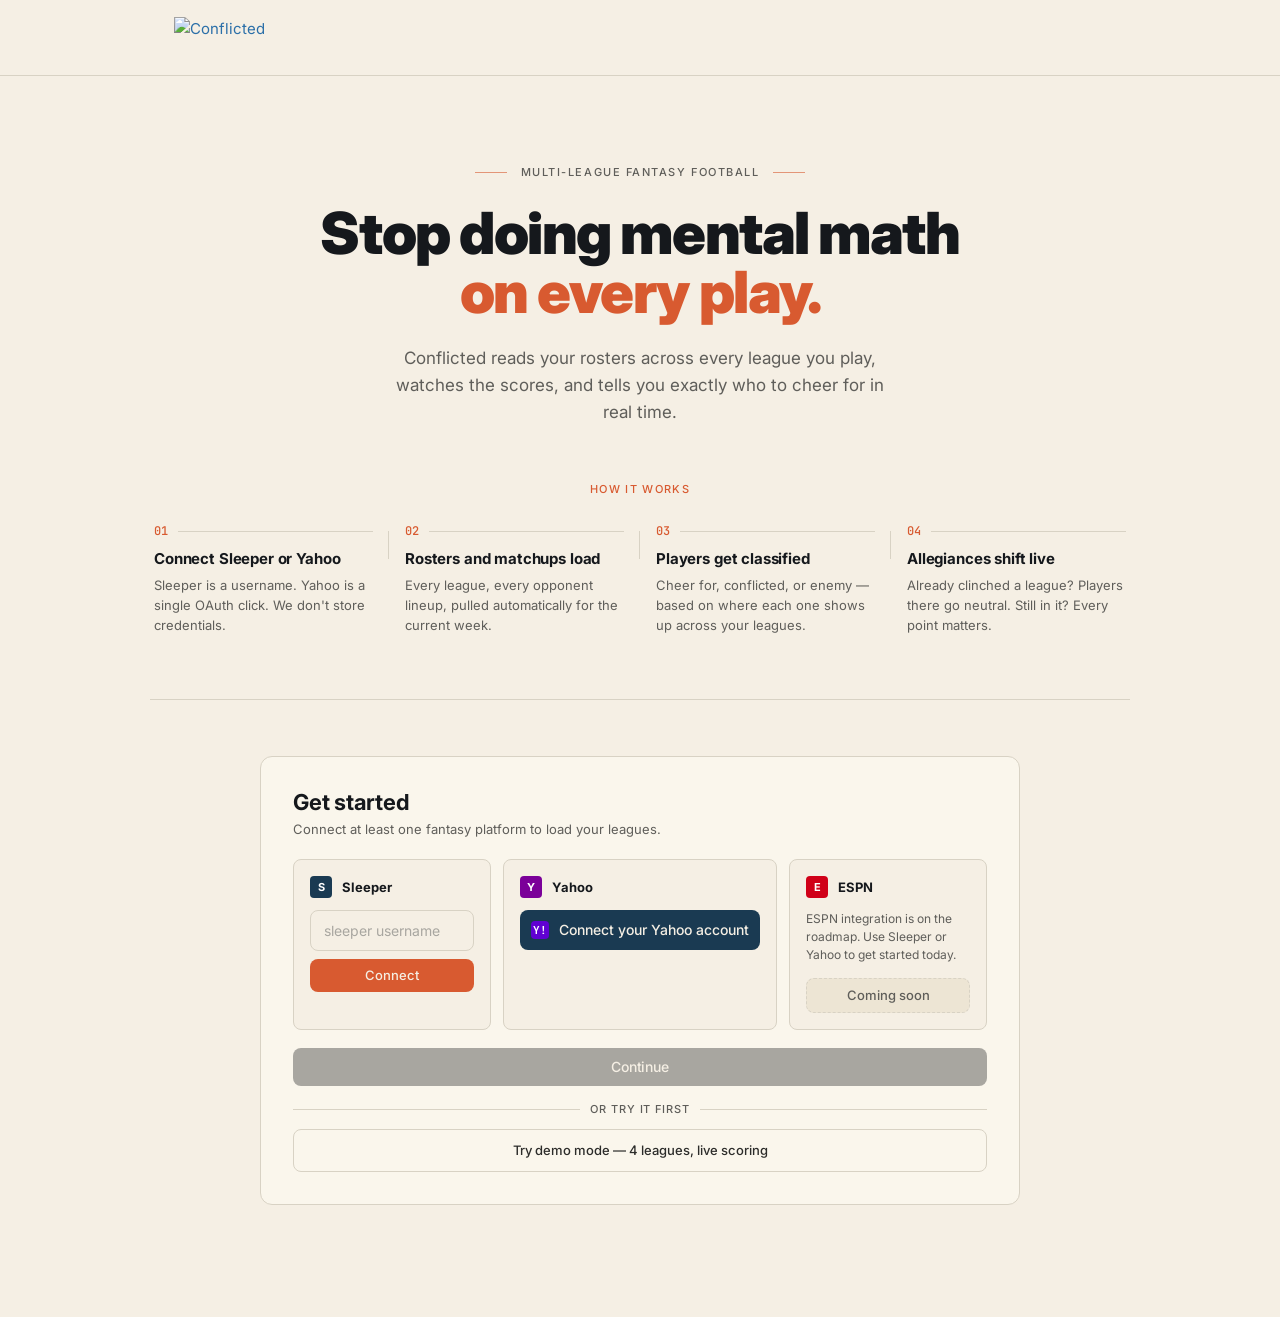
==== index2.html @ af93c032 "Add files via upload" ====
<!DOCTYPE html>
<html lang="en">
<head>
  <meta charset="UTF-8" />
  <meta name="viewport" content="width=device-width, initial-scale=1.0" />
  <title>Conflicted — Know who to root for</title>
  <meta name="description" content="Conflicted tracks every player across every fantasy league you run, so you know who to cheer for in real time." />
  <link rel="icon" type="image/svg+xml" href="brand-kit/logo/conflicted-favicon.svg" />
  <link rel="preconnect" href="https://fonts.googleapis.com">
  <link rel="preconnect" href="https://fonts.gstatic.com" crossorigin>
  <link href="https://fonts.googleapis.com/css2?family=Inter:wght@400;500;700;800;900&family=JetBrains+Mono:wght@400;500&display=swap" rel="stylesheet">
  <style>
    /* ============================================================
       Conflicted — design tokens (drop-in from brand-kit)
       Light mode default. Dark via [data-theme="dark"] or OS pref.
       ============================================================ */
    :root {
      --navy-900:#0F2235;  --navy-700:#1A3A52;  --navy-500:#2B6FA8;  --navy-300:#7AA8D1;
      --coral-700:#B0451F; --coral-500:#D85A30; --coral-400:#E26538; --coral-200:#F4C4B0;
      --paper:#F5EFE4;     --paper-soft:#FAF6EC; --paper-deep:#EDE5D4;
      --ink-900:#15181C;   --ink-700:#2C2C2A;    --ink-500:#5F5E5A;   --ink-300:#A8A6A0;
      --line:#D8D2C4;      --line-soft:#E5DFD0;
      --cheer:#3D8B5C;     --cheer-soft:#D9E8DD;
      --enemy:#A33D2E;     --enemy-soft:#EFD5CE;
      --split:#B27F1A;     --split-soft:#F0E2BF;
      --neutral:#7A7770;   --neutral-soft:#E8E3D5;
      --success:var(--cheer); --warning:var(--split); --danger:var(--enemy); --info:var(--navy-500);
      --font-sans:'Inter',-apple-system,BlinkMacSystemFont,'Segoe UI',sans-serif;
      --font-mono:'JetBrains Mono',ui-monospace,'SF Mono',Menlo,monospace;
      --radius-sm:4px; --radius-md:8px; --radius-lg:12px; --radius-pill:999px;
      --max-width:980px; --gutter:24px;
      --ease-out:cubic-bezier(0.2,0.8,0.2,1); --duration-fast:120ms; --duration-base:200ms;
    }
    @media (prefers-color-scheme: dark) {
      :root:not([data-theme="light"]) {
        --navy-700:#7AA8D1; --navy-500:#5790C0; --navy-300:#2B6FA8;
        --coral-500:#E88761; --coral-400:#F0997B; --coral-700:#D85A30;
        --paper:#0F1B26; --paper-soft:#162635; --paper-deep:#0A1019;
        --ink-900:#F5EFE4; --ink-700:#E0DACA; --ink-500:#9E988A; --ink-300:#5F5E5A;
        --line:#2A3949; --line-soft:#1F2C3A;
        --cheer:#6BBF8C; --cheer-soft:#1F3329;
        --enemy:#D86A5C; --enemy-soft:#3A1F1A;
        --split:#D9A445; --split-soft:#3A2D14;
        --neutral:#9E988A; --neutral-soft:#1F2530;
      }
    }
    :root[data-theme="dark"] {
      --navy-700:#7AA8D1; --navy-500:#5790C0; --navy-300:#2B6FA8;
      --coral-500:#E88761; --coral-400:#F0997B; --coral-700:#D85A30;
      --paper:#0F1B26; --paper-soft:#162635; --paper-deep:#0A1019;
      --ink-900:#F5EFE4; --ink-700:#E0DACA; --ink-500:#9E988A; --ink-300:#5F5E5A;
      --line:#2A3949; --line-soft:#1F2C3A;
      --cheer:#6BBF8C; --cheer-soft:#1F3329;
      --enemy:#D86A5C; --enemy-soft:#3A1F1A;
      --split:#D9A445; --split-soft:#3A2D14;
      --neutral:#9E988A; --neutral-soft:#1F2530;
    }

    *, *::before, *::after { box-sizing: border-box; margin: 0; padding: 0; }
    html { font-size: 16px; -webkit-text-size-adjust: 100%; }
    body {
      background: var(--paper);
      color: var(--ink-700);
      font: 400 15px/1.55 var(--font-sans);
      -webkit-font-smoothing: antialiased; -moz-osx-font-smoothing: grayscale;
      min-height: 100vh; overflow-x: hidden;
    }
    a { color: var(--navy-500); text-decoration: none; transition: color var(--duration-fast) var(--ease-out); }
    a:hover { color: var(--coral-500); }
    ::selection { background: var(--coral-200); color: var(--ink-900); }

    /* Type utilities */
    .t-h1{font:800 36px/1.1 var(--font-sans);letter-spacing:-0.01em;color:var(--ink-900);}
    .t-h2{font:700 24px/1.2 var(--font-sans);letter-spacing:-0.01em;color:var(--ink-900);}
    .t-h3{font:700 18px/1.3 var(--font-sans);color:var(--ink-900);}
    .t-body{font:400 15px/1.55 var(--font-sans);color:var(--ink-700);}
    .t-small{font:400 13px/1.5 var(--font-sans);color:var(--ink-500);}
    .t-micro{font:500 11px/1.4 var(--font-sans);letter-spacing:0.08em;text-transform:uppercase;color:var(--ink-500);}
    .t-stat{font:500 18px/1.1 var(--font-mono);color:var(--ink-900);}
    .t-stat-sm{font:400 13px/1.2 var(--font-mono);color:var(--ink-500);}

    /* ── Header ───────────────────────────────────────────────── */
    .site-header {
      background: var(--paper); border-bottom: 1px solid var(--line);
      height: 76px; position: sticky; top: 0; z-index: 100;
    }
    .site-header__inner {
      max-width: var(--max-width); margin: 0 auto; padding: 0 var(--gutter);
      height: 100%; display: flex; align-items: center; justify-content: space-between; gap: 16px;
    }
    .site-header__brand { display: flex; align-items: center; }
    .site-header__brand img { display: block; height: 42px; width: auto; }
    .site-header__nav { display: flex; align-items: center; gap: 12px; flex-shrink: 0; }
    .site-header__week {
      font: 500 11px/1 var(--font-mono); color: var(--ink-500);
      letter-spacing: 0.08em; text-transform: uppercase;
      background: var(--paper-deep); padding: 6px 10px; border-radius: var(--radius-pill);
    }
    .last-refreshed {
      display: none; font: 400 11px/1 var(--font-mono); color: var(--ink-500);
      letter-spacing: 0.04em; white-space: nowrap;
    }
    .last-refreshed.visible { display: block; }
    @media (max-width: 640px) { .last-refreshed { display: none !important; } }

    /* ── Buttons ──────────────────────────────────────────────── */
    .btn-primary {
      background: var(--coral-500); color: var(--paper);
      font: 500 15px/1 var(--font-sans); letter-spacing: -0.01em;
      border: none; border-radius: var(--radius-md); padding: 12px 20px;
      cursor: pointer; transition: background var(--duration-fast) var(--ease-out), transform 80ms var(--ease-out);
    }
    .btn-primary:hover:not(:disabled) { background: var(--coral-400); }
    .btn-primary:active { transform: scale(0.98); }
    .btn-primary:disabled { background: var(--ink-300); cursor: not-allowed; }
    .btn-secondary {
      background: transparent; color: var(--navy-700);
      font: 500 15px/1 var(--font-sans);
      border: 1px solid var(--navy-700); border-radius: var(--radius-md);
      padding: 11px 20px; cursor: pointer;
      transition: background var(--duration-fast) var(--ease-out), color var(--duration-fast) var(--ease-out), transform 80ms var(--ease-out);
    }
    .btn-secondary:hover { background: var(--navy-700); color: var(--paper); }
    .btn-secondary:active { transform: scale(0.98); }
    .btn-ghost {
      background: transparent; color: var(--ink-500);
      font: 500 14px/1 var(--font-sans);
      border: none; border-radius: var(--radius-sm); padding: 8px 12px; cursor: pointer;
      transition: background var(--duration-fast) var(--ease-out), color var(--duration-fast) var(--ease-out);
    }
    .btn-ghost:hover { background: var(--paper-deep); color: var(--ink-700); }
    .btn-sm { padding: 8px 14px; font-size: 13px; }

    .btn-icon {
      font: 500 14px/1 var(--font-mono); padding: 6px 10px;
      background: var(--paper-soft); color: var(--ink-500);
      border: 1px solid var(--line); border-radius: var(--radius-sm);
      cursor: pointer; transition: background var(--duration-fast) var(--ease-out);
    }
    .btn-icon:hover:not(:disabled) { background: var(--paper-deep); color: var(--ink-700); }
    .btn-icon:disabled { opacity: 0.3; cursor: not-allowed; }

    .btn-live {
      display: inline-flex; align-items: center; gap: 6px;
      background: var(--cheer-soft); color: var(--cheer);
      font: 500 13px/1 var(--font-sans);
      border: 1px solid var(--cheer); border-radius: var(--radius-md);
      padding: 7px 12px; cursor: pointer;
      transition: background var(--duration-fast) var(--ease-out);
    }
    .btn-live:hover { background: color-mix(in oklab, var(--cheer-soft) 70%, var(--paper)); }
    .btn-live.current { background: var(--cheer); color: var(--paper); }
    .btn-live .dot-live { width: 6px; height: 6px; border-radius: 50%; background: currentColor; }

    /* Injury status badges */
    .inj-badge {
      font: 500 10px/1 var(--font-mono); padding: 3px 7px;
      border-radius: var(--radius-sm); letter-spacing: 0.05em;
      text-transform: uppercase; border: 1px solid; flex-shrink: 0;
    }
    .inj-Q  { background: var(--split-soft);   color: var(--split);  border-color: var(--split); }
    .inj-D  { background: var(--coral-200);    color: var(--coral-700); border-color: var(--coral-500); }
    .inj-O  { background: var(--enemy-soft);   color: var(--enemy);  border-color: var(--enemy); }
    .inj-IR { background: var(--enemy-soft);   color: var(--enemy);  border-color: var(--enemy); }
    .inj-SUS{ background: var(--neutral-soft); color: var(--ink-500); border-color: var(--ink-300); }

    /* ═══════════════════════════════════════════════════════════
       LANDING
    ═══════════════════════════════════════════════════════════ */
    #setup-panel { display: flex; flex-direction: column; }

    .lp-hero {
      padding: 80px var(--gutter) 56px;
      max-width: var(--max-width); margin: 0 auto; width: 100%;
      text-align: center;
    }
    .lp-eyebrow {
      font: 500 11px/1.4 var(--font-sans); letter-spacing: 0.14em;
      text-transform: uppercase; color: var(--ink-500); margin-bottom: 24px;
      display: inline-flex; align-items: center; gap: 14px;
    }
    .lp-eyebrow::before, .lp-eyebrow::after {
      content: ''; display: block; width: 32px; height: 1px; background: var(--coral-500); opacity: 0.6;
    }
    .lp-hero h1 {
      font: 900 58px/1.02 var(--font-sans); letter-spacing: -0.025em;
      color: var(--ink-900); margin-bottom: 22px; text-wrap: balance;
    }
    .lp-hero h1 em { font-style: normal; color: var(--coral-500); }
    .lp-hero-sub {
      font: 400 17px/1.6 var(--font-sans); color: var(--ink-500);
      max-width: 520px; margin: 0 auto;
    }

    /* Sign-in card */
    .lp-signin { padding: 32px var(--gutter) 56px; display: flex; justify-content: center; }
    .signin-card {
      background: var(--paper-soft);
      border: 1px solid var(--line);
      border-radius: var(--radius-lg);
      padding: 32px 32px;
      width: 760px;
      max-width: 100%;
    }
    .signin-card h3 {
      font: 700 22px/1.2 var(--font-sans); letter-spacing: -0.01em;
      color: var(--ink-900); margin-bottom: 4px;
    }
    .signin-card-sub {
      font: 400 13px/1.5 var(--font-sans); color: var(--ink-500); margin-bottom: 20px;
    }
    .or-row { display: flex; align-items: center; gap: 10px; margin: 18px 0 14px; }
    .or-line { flex: 1; height: 1px; background: var(--line); }
    .or-txt {
      font: 500 11px/1 var(--font-sans); color: var(--ink-500);
      letter-spacing: 0.08em; text-transform: uppercase;
    }
    .btn-demo-full {
      width: 100%; background: transparent;
      border: 1px solid var(--line); color: var(--ink-700);
      font: 500 13px/1.3 var(--font-sans);
      padding: 12px; border-radius: var(--radius-md); cursor: pointer;
      transition: background var(--duration-fast) var(--ease-out), border-color var(--duration-fast) var(--ease-out);
    }
    .btn-demo-full:hover { background: var(--paper-deep); border-color: var(--ink-300); }

    .signin-input-row { display: flex; gap: 8px; }
    .signin-input {
      flex: 1; background: var(--paper);
      border: 1px solid var(--line); border-radius: var(--radius-md);
      padding: 11px 13px; font: 400 14px/1 var(--font-sans);
      color: var(--ink-900); outline: none;
      transition: border-color var(--duration-fast) var(--ease-out);
    }
    .signin-input:focus { border-color: var(--navy-500); }
    .signin-input::placeholder { color: var(--ink-300); }

    /* Provider cards on the signin */
    .provider-card-grid { display: grid; grid-template-columns: repeat(3, 1fr); gap: 12px; margin-bottom: 18px; }
    .provider-card {
      background: var(--paper); border: 1px solid var(--line);
      border-radius: var(--radius-md); padding: 16px 16px;
      transition: border-color var(--duration-base) var(--ease-out);
      display: flex; flex-direction: column;
    }
    .provider-card.connected { border-color: var(--cheer); background: var(--cheer-soft); }
    .provider-card-header { display: flex; align-items: center; gap: 10px; margin-bottom: 12px; }
    .provider-icon {
      display: inline-flex; align-items: center; justify-content: center;
      width: 22px; height: 22px; border-radius: var(--radius-sm);
      color: #fff; font: 700 11px/1 var(--font-sans); flex-shrink: 0;
    }
    .provider-card-title {
      font: 700 13px/1 var(--font-sans); color: var(--ink-900); letter-spacing: 0;
    }
    .provider-card-body { display: flex; flex-direction: column; gap: 10px; flex: 1; }
    .provider-card-body .signin-input-row { margin: 0; flex-direction: column; gap: 8px; }
    .provider-card-body .provider-connect-btn { width: 100%; }
    .provider-input { flex: 1; width: 100%; }
    .provider-connect-btn { white-space: nowrap; padding: 10px 16px; font-size: 13px; }
    .provider-soon-msg { font: 400 12px/1.5 var(--font-sans); color: var(--ink-500); margin-bottom: 4px; }
    .btn-soon-disabled {
      width: 100%; background: var(--paper-deep); color: var(--ink-500);
      border: 1px dashed var(--line); border-radius: var(--radius-md);
      font: 500 13px/1 var(--font-sans); padding: 10px;
      cursor: not-allowed; margin-top: auto;
    }
    .provider-status {
      display: flex; align-items: center; gap: 8px;
      font: 500 13px/1.4 var(--font-sans); color: var(--ink-700);
    }
    .provider-status-dot { width: 8px; height: 8px; border-radius: 50%; background: var(--cheer); flex-shrink: 0; }
    .btn-provider-disconnect {
      align-self: flex-start; background: transparent; border: none;
      color: var(--ink-500); font: 400 12px/1 var(--font-sans);
      cursor: pointer; text-decoration: underline; text-underline-offset: 3px; padding: 0;
    }
    .btn-provider-disconnect:hover { color: var(--coral-500); }
    .provider-error { color: var(--enemy); font: 400 12px/1.4 var(--font-sans); margin: 0; }

    .btn-yahoo {
      width: 100%; display: inline-flex; align-items: center; justify-content: center; gap: 10px;
      background: var(--navy-700); color: var(--paper);
      border: none; border-radius: var(--radius-md); padding: 11px;
      font: 500 14px/1 var(--font-sans); cursor: pointer;
      transition: background var(--duration-fast) var(--ease-out);
    }
    .btn-yahoo:hover { background: var(--navy-900); }
    .btn-yahoo-icon {
      display: inline-flex; align-items: center; justify-content: center;
      width: 18px; height: 18px; border-radius: var(--radius-sm);
      background: #6001d2; color: #fff;
      font: 700 11px/1 var(--font-mono); flex-shrink: 0;
    }

    #continue-btn {
      width: 100%; padding: 12px;
      font: 500 14px/1 var(--font-sans); letter-spacing: -0.01em;
      border: none; border-radius: var(--radius-md); cursor: pointer;
      background: var(--coral-500); color: var(--paper);
      transition: background var(--duration-fast) var(--ease-out);
    }
    #continue-btn:hover:not(:disabled) { background: var(--coral-400); }
    #continue-btn:disabled { background: var(--ink-300); cursor: not-allowed; }

    /* ── Scenario block ───────────────────────────────────────── */
    .lp-scenario-outer { display: flex; justify-content: center; padding: 0 var(--gutter) 64px; }
    .lp-scenario {
      background: var(--paper-soft); border: 1px solid var(--line);
      border-radius: var(--radius-lg); padding: 36px 40px;
      width: 100%; max-width: 680px; position: relative; overflow: hidden;
    }
    /* Split motif: vertical bisector behind the scenario card */
    .lp-scenario::before {
      content: ''; position: absolute; top: 24px; bottom: 24px; left: 50%;
      width: 1px; background: var(--line-soft); transform: translateX(-0.5px);
      pointer-events: none; z-index: 0;
    }
    .lp-scenario > * { position: relative; z-index: 1; }

    .sc-top { text-align: center; margin-bottom: 28px; }
    .sc-flag { display: inline-flex; align-items: center; gap: 8px; margin-bottom: 14px; }
    .sc-flag-dot { width: 6px; height: 6px; border-radius: 50%; background: var(--coral-500); }
    .sc-flag-txt {
      font: 500 11px/1 var(--font-sans); color: var(--ink-500);
      letter-spacing: 0.1em; text-transform: uppercase;
    }
    .sc-headline {
      font: 800 32px/1.15 var(--font-sans); letter-spacing: -0.02em;
      color: var(--ink-900); text-wrap: balance;
    }
    .sc-headline em { font-style: normal; color: var(--coral-500); }

    .sc-cards { display: flex; flex-direction: column; gap: 10px; margin-bottom: 20px; }
    .sc-card {
      background: var(--paper); border: 1px solid var(--line);
      border-radius: var(--radius-md); padding: 14px 18px;
      display: flex; align-items: center; gap: 14px;
    }
    .sc-card.cheer { border-left: 3px solid var(--cheer); }
    .sc-card.enemy { border-left: 3px solid var(--enemy); }
    .sc-body { flex: 1; }
    .sc-league {
      font: 700 14px/1.2 var(--font-sans); margin-bottom: 3px; letter-spacing: -0.01em;
    }
    .sc-card.cheer .sc-league { color: var(--cheer); }
    .sc-card.enemy .sc-league { color: var(--enemy); }
    .sc-role { font: 400 13px/1.4 var(--font-sans); color: var(--ink-500); }
    .sc-role strong { color: var(--ink-700); font-weight: 500; }
    .sc-pts-wrap { display: flex; flex-direction: column; align-items: flex-end; gap: 2px; flex-shrink: 0; }
    .sc-pts { font: 500 22px/1 var(--font-mono); }
    .sc-card.cheer .sc-pts { color: var(--cheer); }
    .sc-card.enemy .sc-pts { color: var(--enemy); }
    .sc-pts-lbl {
      font: 500 10px/1 var(--font-sans); color: var(--ink-500);
      letter-spacing: 0.08em; text-transform: uppercase;
    }

    .sc-interstitial {
      background: var(--paper); border: 1px solid var(--line);
      border-left: 3px solid var(--split);
      border-radius: 0 var(--radius-md) var(--radius-md) 0;
      padding: 16px 20px; margin-bottom: 16px;
    }
    .sc-int-title {
      font: 700 14px/1.3 var(--font-sans); color: var(--ink-900); margin-bottom: 4px; letter-spacing: -0.01em;
    }
    .sc-int-text { font: 400 13px/1.55 var(--font-sans); color: var(--ink-500); }
    .sc-int-text strong { color: var(--ink-700); font-weight: 500; }

    .sc-closing {
      background: var(--paper); border: 1px solid var(--line);
      border-left: 3px solid var(--coral-500);
      border-radius: 0 var(--radius-md) var(--radius-md) 0;
      padding: 22px 24px; text-align: left;
    }
    .sc-closing-pre {
      font: 500 11px/1 var(--font-sans); color: var(--ink-500);
      letter-spacing: 0.1em; text-transform: uppercase; margin-bottom: 10px;
    }
    .sc-closing-main {
      font: 700 18px/1.4 var(--font-sans); letter-spacing: -0.01em;
      color: var(--ink-900);
    }
    .sc-closing-main em { font-style: normal; color: var(--coral-500); }

    /* ── How it works ─────────────────────────────────────────── */
    .lp-how { display: flex; flex-direction: column; align-items: center; padding: 0 var(--gutter) 64px; }
    .lp-how-inner { width: 100%; max-width: var(--max-width); }
    .lp-section-label {
      font: 500 11px/1.4 var(--font-sans); letter-spacing: 0.12em;
      text-transform: uppercase; color: var(--coral-500); margin-bottom: 28px; text-align: center;
    }
    .how-grid { display: grid; grid-template-columns: repeat(4, 1fr); gap: 24px; }
    .how-step { padding: 0 4px; position: relative; }
    .how-step:not(:last-child)::after {
      content: ''; position: absolute; top: 6px; right: -12px;
      width: 1px; height: 28px; background: var(--line);
    }
    .how-num {
      font: 500 12px/1 var(--font-mono); color: var(--coral-500);
      margin-bottom: 12px; display: flex; align-items: center; gap: 10px;
    }
    .how-num::after { content: ''; flex: 1; height: 1px; background: var(--line); }
    .how-title {
      font: 700 15px/1.3 var(--font-sans); color: var(--ink-900); margin-bottom: 6px; letter-spacing: -0.01em;
    }
    .how-desc { font: 400 13px/1.55 var(--font-sans); color: var(--ink-500); }

    .lp-divider { height: 1px; background: var(--line); max-width: var(--max-width); margin: 0 auto; width: calc(100% - var(--gutter) * 2); }

    /* ═══════════════════════════════════════════════════════════
       LOADING / ERROR
    ═══════════════════════════════════════════════════════════ */
    #loading-panel { display: none; flex-direction: column; align-items: center; justify-content: center; min-height: calc(100vh - 64px); gap: 20px; }
    .spinner { width: 40px; height: 40px; border: 3px solid var(--line); border-top-color: var(--coral-500); border-radius: 50%; animation: spin 0.8s linear infinite; }
    @keyframes spin { to { transform: rotate(360deg); } }
    .loading-msg { font: 400 14px/1.4 var(--font-sans); color: var(--ink-500); }
    #error-panel { display: none; flex-direction: column; align-items: center; justify-content: center; min-height: calc(100vh - 64px); gap: 16px; padding: 40px; text-align: center; }
    .error-msg {
      font: 400 14px/1.55 var(--font-sans); color: var(--enemy);
      max-width: 480px; background: var(--enemy-soft);
      border: 1px solid var(--enemy); border-radius: var(--radius-md); padding: 20px 24px;
    }

    /* ═══════════════════════════════════════════════════════════
       BOARD
    ═══════════════════════════════════════════════════════════ */
    #board { display: none; }
    .board-inner { max-width: var(--max-width); margin: 0 auto; padding: 24px var(--gutter) 64px; }
    .board-header { display: flex; align-items: center; justify-content: space-between; margin-bottom: 16px; gap: 12px; flex-wrap: wrap; }
    .board-user { font: 400 13px/1.5 var(--font-sans); color: var(--ink-500); }
    .board-user strong { color: var(--ink-900); font-weight: 700; }
    .board-user .change-link { color: var(--navy-500); cursor: pointer; text-decoration: underline; text-underline-offset: 3px; font-size: 12px; margin-left: 4px; }
    .board-user .change-link:hover { color: var(--coral-500); }

    /* Nav controls */
    .nav-controls {
      display: flex; align-items: center; gap: 10px;
      background: var(--paper-soft); border: 1px solid var(--line);
      border-radius: var(--radius-md); padding: 8px 14px; margin-bottom: 12px; flex-wrap: wrap;
    }
    .nav-label {
      font: 500 11px/1 var(--font-sans); color: var(--ink-500);
      letter-spacing: 0.08em; text-transform: uppercase;
    }
    .nav-divider { width: 1px; height: 22px; background: var(--line); margin: 0 4px; }
    select.nav-select {
      font: 500 14px/1 var(--font-sans); color: var(--ink-900);
      background: transparent; border: none; outline: none; cursor: pointer;
      appearance: none; -webkit-appearance: none; padding-right: 18px;
      background-image: url("data:image/svg+xml,%3Csvg xmlns='http://www.w3.org/2000/svg' width='10' height='6'%3E%3Cpath d='M0 0l5 6 5-6z' fill='%235F5E5A'/%3E%3C/svg%3E");
      background-repeat: no-repeat; background-position: right 2px center;
    }
    select.nav-select option { background: var(--paper); color: var(--ink-900); }
    select.week-select { min-width: 92px; }
    .nav-spacer { flex: 1; }
    .nav-ctx { font: 400 12px/1 var(--font-mono); color: var(--ink-500); }

    /* Score strip — the signature module with split motif */
    .scores-strip {
      display: none;
      grid-template-columns: repeat(auto-fit, minmax(190px, 1fr));
      gap: 12px; margin-bottom: 14px;
    }
    .scores-strip.visible { display: grid; }
    .score-cell {
      background: var(--paper-soft); border: 1px solid var(--line);
      border-radius: var(--radius-md); padding: 14px 16px;
      position: relative; overflow: hidden;
    }
    .score-cell[data-status="winning"]  { border-top: 3px solid var(--cheer); }
    .score-cell[data-status="losing"]   { border-top: 3px solid var(--enemy); }
    .score-cell[data-status="split"]    { border-top: 3px solid var(--split); }
    .score-cell[data-status="final"]    { border-top: 3px solid var(--neutral); }
    .score-cell[data-status="live"]     { border-top: 3px solid var(--coral-500); }
    .score-cell__league {
      font: 500 11px/1 var(--font-sans); color: var(--ink-500);
      letter-spacing: 0.08em; text-transform: uppercase;
      margin-bottom: 10px; display: flex; align-items: center; gap: 6px;
      white-space: nowrap; overflow: hidden; text-overflow: ellipsis;
    }
    .score-cell__league-dot { width: 6px; height: 6px; border-radius: 50%; flex-shrink: 0; }
    .score-cell__row {
      display: flex; justify-content: space-between; align-items: baseline;
      font: 500 18px/1.2 var(--font-mono); margin-bottom: 4px;
    }
    .score-cell__label { font: 400 12px/1 var(--font-sans); color: var(--ink-500); }
    .score-cell__points { color: var(--navy-700); }
    .score-cell__points--opp { color: var(--ink-700); }
    .score-cell[data-status="winning"] .score-cell__points { color: var(--cheer); }
    .score-cell[data-status="losing"]  .score-cell__points { color: var(--enemy); }
    .score-cell[data-status="split"]   .score-cell__points { color: var(--split); }
    /* Split motif — thin vertical divider bisecting the score cell (your side / their side) */
    .score-cell__divider {
      position: absolute; top: 38px; bottom: 28px; left: 50%;
      width: 1px; background: var(--line); transform: translateX(-0.5px);
      pointer-events: none;
    }
    .score-cell__state {
      font: 500 10px/1 var(--font-mono); margin-top: 8px;
      letter-spacing: 0.08em; text-transform: uppercase; text-align: center;
    }
    .score-cell__state.live   { color: var(--coral-500); }
    .score-cell__state.win    { color: var(--cheer); }
    .score-cell__state.loss   { color: var(--enemy); }
    .score-cell__state.final  { color: var(--neutral); }
    .score-cell__state.none   { color: var(--ink-500); }

    /* League filters */
    .league-filters {
      display: none; align-items: center; gap: 8px; flex-wrap: wrap;
      background: var(--paper-soft); border: 1px solid var(--line);
      border-radius: var(--radius-md); padding: 10px 14px; margin-bottom: 14px;
    }
    .league-filters.visible { display: flex; }
    .filter-label {
      font: 500 11px/1 var(--font-sans); color: var(--ink-500);
      letter-spacing: 0.08em; text-transform: uppercase; flex-shrink: 0; margin-right: 4px;
    }
    .filter-pill {
      font: 500 12px/1 var(--font-sans); padding: 5px 12px;
      border-radius: var(--radius-pill); cursor: pointer; border: 1px solid;
      transition: opacity var(--duration-fast) var(--ease-out), transform 80ms var(--ease-out);
      letter-spacing: 0.02em; white-space: nowrap;
    }
    .filter-pill:hover { transform: translateY(-1px); }
    .filter-pill.all-pill { background: var(--paper); color: var(--ink-700); border-color: var(--line); }
    .filter-pill.all-pill.active { background: var(--ink-700); color: var(--paper); border-color: var(--ink-700); }
    .filter-pill.inactive { opacity: 0.32; }
    .filter-divider { width: 1px; height: 16px; background: var(--line); }
    .filter-count { font: 400 11px/1.3 var(--font-mono); color: var(--ink-500); margin-left: auto; }

    /* Banners */
    .banner {
      display: none; align-items: flex-start; gap: 12px;
      border-radius: var(--radius-md); padding: 12px 18px; margin-bottom: 12px;
      font: 400 13px/1.55 var(--font-sans);
    }
    .banner.visible { display: flex; }
    .banner strong { color: var(--ink-900); font-weight: 700; }
    .banner-demo      { background: var(--split-soft);   border: 1px solid var(--split);   color: var(--ink-700); }
    .banner-offseason { background: var(--neutral-soft); border: 1px solid var(--ink-300); color: var(--ink-700); }
    .banner-history   { background: var(--paper-deep);   border: 1px solid var(--navy-300); color: var(--ink-700); }
    .banner-scoring   { background: var(--cheer-soft);   border: 1px solid var(--cheer);   color: var(--ink-700); }

    /* No-data */
    #no-data-state { display: none; flex-direction: column; align-items: center; gap: 16px; padding: 60px 20px; text-align: center; }
    #no-data-state.visible { display: flex; }
    .no-data-title { font: 700 24px/1.2 var(--font-sans); letter-spacing: -0.01em; color: var(--ink-900); }
    .no-data-msg { font: 400 14px/1.6 var(--font-sans); color: var(--ink-500); max-width: 460px; }
    .no-data-msg strong { color: var(--ink-900); font-weight: 500; }
    .no-data-hint { font: 400 12px/1.4 var(--font-sans); color: var(--ink-500); }

    /* Debug */
    .debug-panel {
      background: var(--paper-soft); border: 1px solid var(--line);
      border-radius: var(--radius-md); margin-bottom: 14px; overflow: hidden;
    }
    .debug-toggle {
      width: 100%; background: none; border: none; padding: 10px 15px;
      display: flex; align-items: center; gap: 8px; cursor: pointer;
      color: var(--ink-500); font: 500 11px/1 var(--font-sans);
      letter-spacing: 0.08em; text-transform: uppercase; text-align: left;
    }
    .debug-toggle:hover { background: var(--paper-deep); }
    .debug-toggle .arrow { transition: transform var(--duration-base); margin-left: auto; }
    .debug-toggle.open .arrow { transform: rotate(90deg); }
    .debug-body { display: none; padding: 0 15px 12px; border-top: 1px solid var(--line); }
    .debug-body.open { display: block; }
    .debug-meta {
      font: 400 11px/1.4 var(--font-mono); color: var(--ink-500);
      padding: 10px 0; border-bottom: 1px solid var(--line);
      margin-bottom: 8px; display: flex; flex-wrap: wrap; gap: 16px;
    }
    .debug-meta strong { color: var(--cheer); }
    .debug-meta .warn  { color: var(--split); }
    .debug-leagues { display: flex; flex-direction: column; gap: 5px; }
    .debug-league {
      font: 400 11px/1.4 var(--font-mono);
      background: var(--paper); border: 1px solid var(--line);
      border-radius: var(--radius-sm); padding: 7px 12px;
      display: flex; flex-wrap: wrap; align-items: center; gap: 8px;
    }
    .lg-name { color: var(--ink-900); font-weight: 500; flex: 1; min-width: 130px; display: flex; align-items: center; gap: 6px; }
    .lg-dot { width: 7px; height: 7px; border-radius: 50%; flex-shrink: 0; }
    .lg-id { color: var(--ink-500); font-size: 10px; }
    .dpill { padding: 2px 7px; border-radius: var(--radius-sm); font-size: 10px; letter-spacing: 0.04em; border: 1px solid; }
    .dp-ok   { background: var(--cheer-soft);   color: var(--cheer);   border-color: var(--cheer);   }
    .dp-warn { background: var(--enemy-soft);   color: var(--enemy);   border-color: var(--enemy);   }
    .dp-dim  { background: var(--neutral-soft); color: var(--ink-500); border-color: var(--ink-300); }

    /* Buckets — colored top borders, namesake "Conflicted" gets the split treatment */
    .summary-bar { display: grid; grid-template-columns: 1fr 1fr 1fr; gap: 14px; margin-bottom: 24px; }
    .bucket-summary {
      background: var(--paper-soft); border: 1px solid var(--line);
      border-top: 3px solid var(--neutral);
      border-radius: 0 0 var(--radius-md) var(--radius-md);
      padding: 16px 20px; display: flex; align-items: center; gap: 14px;
    }
    .bucket-summary.cheer      { border-top-color: var(--cheer); }
    .bucket-summary.conflicted { border-top-color: var(--split); }
    .bucket-summary.enemy      { border-top-color: var(--enemy); }
    .pill-count { font: 500 30px/1 var(--font-mono); color: var(--ink-900); }
    .bucket-summary.cheer      .pill-count { color: var(--cheer); }
    .bucket-summary.conflicted .pill-count { color: var(--split); }
    .bucket-summary.enemy      .pill-count { color: var(--enemy); }
    .pill-label { display: flex; flex-direction: column; gap: 2px; }
    .pill-label strong {
      font: 700 14px/1.2 var(--font-sans); color: var(--ink-900); letter-spacing: -0.01em;
    }
    .pill-label span { font: 400 12px/1.3 var(--font-sans); color: var(--ink-500); }

    /* Columns */
    .columns { display: grid; grid-template-columns: 1fr 1fr 1fr; gap: 20px; align-items: start; }
    .column-header {
      display: flex; align-items: baseline; gap: 10px;
      padding: 0 4px 12px; border-bottom: 2px solid;
      margin-bottom: 12px;
    }
    .column.cheer      .column-header { border-color: var(--cheer); }
    .column.conflicted .column-header { border-color: var(--split); }
    .column.enemy      .column-header { border-color: var(--enemy); }
    .col-title {
      font: 700 18px/1.2 var(--font-sans); letter-spacing: -0.01em;
    }
    .column.cheer      .col-title { color: var(--cheer); }
    .column.conflicted .col-title { color: var(--split); }
    .column.enemy      .col-title { color: var(--enemy); }
    .col-subtitle {
      font: 500 11px/1 var(--font-sans); color: var(--ink-500);
      letter-spacing: 0.08em; text-transform: uppercase; margin-left: auto;
    }

    /* Player cards */
    .player-card {
      background: var(--paper-soft); border: 1px solid var(--line);
      border-radius: var(--radius-md); padding: 13px 15px;
      margin-bottom: 8px;
      display: flex; flex-direction: column; gap: 7px;
      transition: transform var(--duration-fast) var(--ease-out), border-color var(--duration-fast) var(--ease-out);
      animation: fadeUp var(--duration-base) var(--ease-out) both;
    }
    @keyframes fadeUp { from { opacity: 0; transform: translateY(6px); } to { opacity: 1; transform: translateY(0); } }
    .player-card:hover { transform: translateY(-1px); border-color: var(--ink-300); }
    .column.cheer      .player-card { border-left: 3px solid var(--cheer); }
    .column.conflicted .player-card { border-left: 3px solid var(--split); }
    .column.enemy      .player-card { border-left: 3px solid var(--enemy); }
    .player-card.filtered-out { display: none; }
    .player-card.clinched { opacity: 0.5; border-left-color: var(--neutral) !important; }

    .card-top { display: flex; align-items: center; gap: 9px; }
    .pos-badge {
      font: 500 10px/1 var(--font-mono); padding: 3px 6px;
      border-radius: var(--radius-sm); letter-spacing: 0.06em;
      flex-shrink: 0; background: var(--paper-deep); color: var(--ink-500);
    }
    .pos-QB  { background: color-mix(in oklab, var(--navy-300) 30%, var(--paper-soft)); color: var(--navy-700); }
    .pos-RB  { background: var(--cheer-soft); color: var(--cheer); }
    .pos-WR  { background: color-mix(in oklab, var(--navy-300) 30%, var(--paper-soft)); color: var(--navy-700); }
    .pos-TE  { background: var(--split-soft); color: var(--split); }
    .pos-K   { background: var(--neutral-soft); color: var(--ink-500); }
    .pos-DEF { background: var(--enemy-soft); color: var(--enemy); }
    .player-name {
      font: 700 14px/1.2 var(--font-sans); color: var(--ink-900);
      letter-spacing: -0.01em; white-space: nowrap; overflow: hidden; text-overflow: ellipsis;
    }
    .player-team { font: 400 11px/1 var(--font-mono); color: var(--ink-500); margin-left: auto; flex-shrink: 0; }

    .league-pts-row { font: 400 12px/1.4 var(--font-mono); display: flex; align-items: center; gap: 6px; color: var(--ink-500); }
    .league-pts-dot { width: 5px; height: 5px; border-radius: 50%; flex-shrink: 0; }
    .league-pts-name { flex: 1; font-family: var(--font-sans); font-size: 12px; }
    .league-pts-val  { color: var(--ink-900); font-weight: 500; }
    .league-pts-fmt  { opacity: 0.6; font-size: 10px; }
    .league-pts-proj { color: var(--ink-500); font-size: 11px; }

    .league-context { display: flex; flex-direction: column; gap: 3px; }
    .league-line { font: 400 12px/1.3 var(--font-sans); display: flex; align-items: center; gap: 6px; color: var(--ink-500); }
    .league-line .dot { width: 5px; height: 5px; border-radius: 50%; flex-shrink: 0; }

    .empty-state {
      font: 400 13px/1.5 var(--font-sans); color: var(--ink-500);
      text-align: center; padding: 28px 16px;
      border: 1px dashed var(--line); border-radius: var(--radius-md);
    }

    /* Toast */
    .yahoo-toast {
      position: fixed; bottom: 24px; left: 50%; transform: translateX(-50%);
      background: var(--cheer); color: var(--paper);
      font: 500 13px/1 var(--font-sans);
      padding: 11px 18px; border-radius: var(--radius-md);
      z-index: 9999; opacity: 1; transition: opacity 0.3s;
      animation: yahoo-toast-in 0.3s var(--ease-out);
    }
    .yahoo-toast.toast-error { background: var(--enemy); }
    @keyframes yahoo-toast-in { from { opacity: 0; transform: translate(-50%, 10px); } to { opacity: 1; transform: translate(-50%, 0); } }

    /* ═══════════════════════════════════════════════════════════
       MOBILE
    ═══════════════════════════════════════════════════════════ */
    @media (max-width: 640px) {
      :root { --gutter: 18px; }
      .lp-hero { padding: 56px var(--gutter) 40px; }
      .lp-hero h1 { font-size: 38px; }
      .lp-hero-sub { font-size: 15px; }
      .lp-scenario { padding: 24px 22px; }
      .sc-headline { font-size: 24px; }
      .sc-closing-main { font-size: 16px; }
      .how-grid { grid-template-columns: 1fr; gap: 22px; }
      .how-step { padding: 0; }
      .how-step:not(:last-child)::after { display: none; }
      .lp-signin { padding: 24px var(--gutter) 40px; }
      .signin-card { padding: 24px 20px; }
      .provider-card-grid { grid-template-columns: 1fr; }
      .board-inner { padding: 16px var(--gutter) 40px; }
      .nav-controls { padding: 8px 12px; gap: 6px; }
      .nav-divider { display: none; }
      .nav-ctx { display: none; }
      .summary-bar { grid-template-columns: 1fr; gap: 8px; }
      .columns { grid-template-columns: 1fr; gap: 28px; }
      .filter-pill { font-size: 11px; padding: 4px 10px; }
      .filter-count { display: none; }
      .filter-divider { display: none; }
    }
    @media (min-width: 641px) and (max-width: 768px) {
      :root { --gutter: 22px; }
      .lp-hero h1 { font-size: 44px; }
      .how-grid { grid-template-columns: 1fr 1fr; gap: 22px; }
      .how-step:nth-child(2)::after { display: none; }
      .columns { grid-template-columns: 1fr; gap: 24px; }
      .summary-bar { grid-template-columns: 1fr; gap: 8px; }
    }
  </style>
</head>
<body>

<!-- ── Header ─────────────────────────────────────────────────── -->
<header class="site-header">
  <div class="site-header__inner">
    <a class="site-header__brand" href="/">
      <img src="brand-kit/logo/conflicted-wordmark-color.svg" alt="Conflicted" />
    </a>
    <nav class="site-header__nav">
      <span class="last-refreshed" id="last-refreshed"></span>
      <span class="site-header__week" id="week-label" style="display:none"></span>
      <button class="btn-ghost" id="change-user-btn" onclick="handleChangeUser()" style="display:none">Change user</button>
      <button class="btn-primary btn-sm" id="refresh-btn" onclick="handleRefresh()" style="display:none">Sync</button>
    </nav>
  </div>
</header>

<!-- ══ LANDING ═════════════════════════════════════════════════ -->
<div id="setup-panel">

  <!-- Hero -->
  <div class="lp-hero">
    <div class="lp-eyebrow">Multi-league fantasy football</div>
    <h1>Stop doing mental math<br/><em>on every play.</em></h1>
    <p class="lp-hero-sub">Conflicted reads your rosters across every league you play, watches the scores, and tells you exactly who to cheer for in real time.</p>
  </div>

  <!-- How it works -->
  <div class="lp-how">
    <div class="lp-how-inner">
      <div class="lp-section-label">How it works</div>
      <div class="how-grid">
        <div class="how-step">
          <div class="how-num">01</div>
          <div class="how-title">Connect Sleeper or Yahoo</div>
          <div class="how-desc">Sleeper is a username. Yahoo is a single OAuth click. We don't store credentials.</div>
        </div>
        <div class="how-step">
          <div class="how-num">02</div>
          <div class="how-title">Rosters and matchups load</div>
          <div class="how-desc">Every league, every opponent lineup, pulled automatically for the current week.</div>
        </div>
        <div class="how-step">
          <div class="how-num">03</div>
          <div class="how-title">Players get classified</div>
          <div class="how-desc">Cheer for, conflicted, or enemy — based on where each one shows up across your leagues.</div>
        </div>
        <div class="how-step">
          <div class="how-num">04</div>
          <div class="how-title">Allegiances shift live</div>
          <div class="how-desc">Already clinched a league? Players there go neutral. Still in it? Every point matters.</div>
        </div>
      </div>
    </div>
  </div>

  <div class="lp-divider"></div>

  <!-- Sign-in -->
  <div class="lp-signin" style="padding-top:56px">
    <div class="signin-card">
      <h3>Get started</h3>
      <p class="signin-card-sub">Connect at least one fantasy platform to load your leagues.</p>

      <div id="provider-card-grid" class="provider-card-grid"></div>

      <button id="continue-btn" onclick="handleContinue()" disabled>Continue</button>

      <div class="or-row"><div class="or-line"></div><div class="or-txt">or try it first</div><div class="or-line"></div></div>
      <button class="btn-demo-full" onclick="handleDemo()">Try demo mode — 4 leagues, live scoring</button>
    </div>
  </div>

  <div style="height:56px"></div>
</div>

<!-- Loading / Error -->
<div id="loading-panel"><div class="spinner"></div><div class="loading-msg" id="loading-msg">Pulling your leagues.</div></div>
<div id="error-panel"><div class="error-msg" id="error-msg"></div><button class="btn-secondary" onclick="showSetup()">← Try again</button></div>

<!-- ══ BOARD ════════════════════════════════════════════════════ -->
<div id="board">
  <div class="board-inner">
    <div class="board-header">
      <div class="board-user">Loaded for <strong id="display-username"></strong><span class="change-link" onclick="handleChangeUser()" id="mobile-change-user">change</span></div>
      <span class="t-stat-sm" id="board-refresh-time"></span>
    </div>
    <div class="nav-controls">
      <span class="nav-label">Week</span>
      <button class="btn-icon" id="week-prev" onclick="changeWeek(-1)">‹</button>
      <select class="nav-select week-select" id="week-select" onchange="changeWeekTo(+this.value)"></select>
      <button class="btn-icon" id="week-next" onclick="changeWeek(+1)">›</button>
      <div class="nav-divider"></div>
      <span class="nav-label">Season</span>
      <select class="nav-select" id="season-select" onchange="changeSeason(this.value)"></select>
      <div class="nav-divider"></div>
      <button class="btn-live" id="live-btn" onclick="snapToLive()"><span class="dot-live"></span> Live</button>
      <div class="nav-spacer"></div>
      <span class="nav-ctx" id="nav-context-label"></span>
    </div>
    <div class="scores-strip" id="scores-strip"></div>
    <div class="league-filters" id="league-filters">
      <span class="filter-label">Filter</span>
      <div id="filter-pills" style="display:flex;flex-wrap:wrap;gap:6px;"></div>
      <div class="filter-divider"></div>
      <span class="filter-count" id="filter-count"></span>
    </div>
    <div class="banner banner-demo"      id="banner-demo"><div><strong>Demo mode</strong> — 4 fake leagues with live scoring context. Connect a platform to load real data.</div></div>
    <div class="banner banner-offseason" id="banner-offseason"><div><strong>Roster mode</strong> — no matchup data yet. Everyone defaults to your guys until lineups are set.</div></div>
    <div class="banner banner-history"   id="banner-history"><div id="history-label"></div></div>
    <div class="banner banner-scoring"   id="banner-scoring"><div><strong>Live scoring active</strong> — allegiances are adjusted based on current scores and lead safety.</div></div>
    <div id="no-data-state">
      <div class="no-data-title">No league data</div>
      <div class="no-data-msg" id="no-data-msg"></div>
      <div class="no-data-hint">Use the season dropdown or week selector to try a different period.</div>
    </div>
    <div class="summary-bar" id="summary-bar">
      <div class="bucket-summary cheer">
        <div class="pill-count" id="count-cheer">0</div>
        <div class="pill-label"><strong>Cheer for</strong><span>Your guys</span></div>
      </div>
      <div class="bucket-summary conflicted">
        <div class="pill-count" id="count-conflicted">0</div>
        <div class="pill-label"><strong>Conflicted</strong><span>On both sides</span></div>
      </div>
      <div class="bucket-summary enemy">
        <div class="pill-count" id="count-enemy">0</div>
        <div class="pill-label"><strong>Enemies</strong><span>The enemy's guys</span></div>
      </div>
    </div>
    <div class="columns" id="columns">
      <div class="column cheer">
        <div class="column-header"><span class="col-title">Cheer for</span><span class="col-subtitle">Only on your rosters</span></div>
        <div id="cheer-list"></div>
      </div>
      <div class="column conflicted">
        <div class="column-header"><span class="col-title">Conflicted</span><span class="col-subtitle">Both sides</span></div>
        <div id="conflicted-list"></div>
      </div>
      <div class="column enemy">
        <div class="column-header"><span class="col-title">Enemies</span><span class="col-subtitle">Only against you</span></div>
        <div id="enemy-list"></div>
      </div>
    </div>
    <div class="debug-panel" id="debug-panel" style="display:none;margin-top:48px;margin-bottom:0">
      <button class="debug-toggle" id="debug-toggle" onclick="toggleDebug()"><span>API debug</span><span class="arrow">▶</span></button>
      <div class="debug-body" id="debug-body">
        <div class="debug-meta" id="debug-meta"></div>
        <div class="debug-leagues" id="debug-leagues"></div>
      </div>
    </div>
  </div>
</div>

<!-- ══ SCRIPT ══════════════════════════════════════════════════ -->
<script>
const BASE='https://api.sleeper.app/v1',CACHE_KEY='gd_players_db',CACHE_T_KEY='gd_players_db_t',CACHE_TTL=12*60*60*1000,PROJ_TTL=15*60*1000,USER_KEY='gd_username',POS_ORDER=['QB','RB','WR','TE','K','DEF'],FIRST_YR=2019,THIS_YR=new Date().getFullYear(),MAX_WEEK=18,LC_COLORS=['#2B6FA8','#D85A30','#3D8B5C','#B27F1A','#7AA8D1','#A33D2E','#5F5E5A','#0F2235'];
let isDemoMode=false,liveWeek=1,liveSeason=String(THIS_YR),activeWeek=1,activeSeason=String(THIS_YR),colorMap={},activeFilters=new Set(),isAnyProviderLoaded=false;

const SLEEPER_LS_KEY='gd_sleeper_username';
const connectionState={
  sleeper:{connected:false,identity:null,displayName:null},
  yahoo:  {connected:false,identity:null,displayName:null},
  espn:   {connected:false,identity:null,displayName:null},
};
function getConnectedProviders(){return Object.keys(PROVIDERS).filter(id=>connectionState[id]?.connected);}
function isAnyProviderConnected(){return getConnectedProviders().length>0;}
function getPrimaryDisplayName(){
  for(const id of Object.keys(PROVIDERS)){
    const s=connectionState[id];
    if(s?.connected){const dn=s.displayName||s.identity;if(dn)return dn;}
  }
  return 'Conflicted';
}

function assignColor(n){if(!colorMap[n])colorMap[n]=LC_COLORS[Object.keys(colorMap).length%LC_COLORS.length];return colorMap[n];}
const lc=n=>colorMap[n]||'#5F5E5A';
function isHistoricalWeek(){const as=parseInt(activeSeason),ls=parseInt(liveSeason);if(as<ls)return true;if(as===ls&&activeWeek<liveWeek)return true;return false;}

async function apiFetch(url){const r=await fetch(url);if(!r.ok)throw new Error(`HTTP ${r.status}`);return r.json();}
const getUser=(u)=>apiFetch(`${BASE}/user/${u}`);
const getNFLState=()=>apiFetch(`${BASE}/state/nfl`);
const getLeagues=(uid,s)=>apiFetch(`${BASE}/user/${uid}/leagues/nfl/${s}`);
const getRosters=lid=>apiFetch(`${BASE}/league/${lid}/rosters`);
const getMatchups=(lid,w)=>apiFetch(`${BASE}/league/${lid}/matchups/${w}`);

async function getPlayerDB(){
  const c=localStorage.getItem(CACHE_KEY),t=localStorage.getItem(CACHE_T_KEY);
  if(c&&t&&Date.now()-parseInt(t)<CACHE_TTL){setLoading('Using cached player data.');return JSON.parse(c);}
  setLoading('Downloading player database (~5 MB, one-time).');
  const db=await apiFetch(`${BASE}/players/nfl`);
  try{localStorage.setItem(CACHE_KEY,JSON.stringify(db));localStorage.setItem(CACHE_T_KEY,Date.now());}catch(e){}
  return db;
}

async function getProjections(season,week){
  if(isHistoricalWeek())return{};
  const ck=`gd_proj_${season}_${week}`,tk=`${ck}_t`;
  const c=localStorage.getItem(ck),t=localStorage.getItem(tk);
  if(c&&t&&Date.now()-parseInt(t)<PROJ_TTL)return JSON.parse(c);
  try{setLoading('Fetching projections.');const p=await apiFetch(`${BASE}/projections/nfl/regular/${season}/${week}`);try{localStorage.setItem(ck,JSON.stringify(p));localStorage.setItem(tk,Date.now());}catch(e){}return p;}catch(e){return{};}
}

function scoringLabel(lg){const s=lg.scoring_settings;if(!s)return'';const r=s.rec??0;if(r===1)return'PPR';if(r===0.5)return'Half';return'Std';}

function calcLiveState(myPts,oppPts,myProj,oppProj){
  if(!myProj&&!oppProj)return'LIVE';
  const lead=myPts-oppPts,oppRem=Math.max(0,oppProj-oppPts),myRem=Math.max(0,myProj-myPts);
  if(lead>oppRem)return'LOCKED_WIN';if(-lead>myRem)return'LOCKED_LOSS';return'LIVE';
}
function calcHistoricalState(m,o){return m>o?'FINAL_WIN':m<o?'FINAL_LOSS':'FINAL_TIE';}

function calcSignal(player,contexts){
  if(!contexts?.length)return null;
  const rel=contexts.filter(c=>c.leagueState!=='NO_MATCHUP');if(!rel.length)return null;
  let signal=0,allDecided=true;
  rel.forEach(ctx=>{
    const onMine=player.myLeagues.includes(ctx.leagueName),onOpp=player.againstLeagues.includes(ctx.leagueName);
    if(!onMine&&!onOpp)return;
    const decided=['LOCKED_WIN','LOCKED_LOSS','FINAL_WIN','FINAL_LOSS','FINAL_TIE'].includes(ctx.leagueState);
    if(!decided)allDecided=false;
    if(onMine)signal+=decided?0:1;if(onOpp)signal+=decided?0:-1;
  });
  return{signal,allDecided};
}

function classifyPlayer(player,sig){
  const mine=player.myLeagues.length>0,theirs=player.againstLeagues.length>0;
  if(!sig){if(mine&&!theirs)return{bucket:'cheer',clinched:false};if(mine&&theirs)return{bucket:'conflicted',clinched:false};if(theirs)return{bucket:'enemy',clinched:false};return null;}
  const{signal,allDecided}=sig;
  if(signal>0)return{bucket:'cheer',clinched:allDecided};if(signal<0)return{bucket:'enemy',clinched:allDecided};
  if(mine&&!theirs)return{bucket:'cheer',clinched:allDecided};if(!mine&&theirs)return{bucket:'enemy',clinched:allDecided};
  return{bucket:'conflicted',clinched:allDecided};
}

function ctxBadge(sig,isHist){
  if(!sig)return null;if(isHist)return{text:'Final',cls:'ctx-final'};
  const{signal,allDecided}=sig;
  if(allDecided)return{text:'Settled',cls:'ctx-settled'};
  if(signal>1)return{text:'Need them',cls:'ctx-need'};if(signal===1)return{text:'Want points',cls:'ctx-need'};
  if(signal<-1)return{text:'Danger',cls:'ctx-avoid'};if(signal===-1)return{text:'Avoid points',cls:'ctx-avoid'};
  return{text:'Mixed',cls:'ctx-mixed'};
}

function hideAll(){
  ['setup-panel','loading-panel','error-panel','board'].forEach(id=>document.getElementById(id).style.display='none');
  ['change-user-btn','refresh-btn'].forEach(id=>document.getElementById(id).style.display='none');
  document.getElementById('week-label').style.display='none';
}
function showSetup(){hideAll();isDemoMode=false;document.getElementById('setup-panel').style.display='flex';try{renderSetupProviders();}catch(e){console.warn('renderSetupProviders failed:',e.message);}}
function showLoading(msg){hideAll();document.getElementById('loading-panel').style.display='flex';document.getElementById('loading-msg').textContent=msg||'Pulling your leagues.';}
function setLoading(msg){document.getElementById('loading-msg').textContent=msg;}
function showError(msg){hideAll();document.getElementById('error-panel').style.display='flex';document.getElementById('error-msg').textContent=msg;}
function showBoard(){
  hideAll();document.getElementById('board').style.display='block';
  ['change-user-btn','refresh-btn'].forEach(id=>document.getElementById(id).style.display='inline-block');
  document.getElementById('week-label').style.display='block';
}

function buildWeekSelect(sel){const el=document.getElementById('week-select');el.innerHTML='';for(let w=1;w<=MAX_WEEK;w++){const o=document.createElement('option');o.value=w;o.textContent=`Week ${w}`;if(w===sel)o.selected=true;el.appendChild(o);}}
function buildSeasonSelect(sel){const el=document.getElementById('season-select');el.innerHTML='';for(let y=THIS_YR;y>=FIRST_YR;y--){const o=document.createElement('option');o.value=String(y);o.textContent=String(y);if(String(y)===String(sel))o.selected=true;el.appendChild(o);}}

function updateNavUI(){
  const isLive=activeWeek===liveWeek&&activeSeason===liveSeason;
  document.getElementById('week-prev').disabled=activeWeek<=1;
  document.getElementById('week-next').disabled=activeWeek>=MAX_WEEK;
  document.getElementById('week-select').value=activeWeek;
  document.getElementById('season-select').value=activeSeason;
  document.getElementById('live-btn').classList.toggle('current',isLive);
  document.getElementById('nav-context-label').textContent=isLive?`Live · ${liveSeason}`:`${activeSeason} · Wk ${activeWeek}`;
  document.getElementById('week-label').textContent=`Week ${activeWeek} · ${activeSeason}`;
  const hb=document.getElementById('banner-history');
  if(!isDemoMode&&!isLive){hb.classList.add('visible');document.getElementById('history-label').innerHTML=isHistoricalWeek()?`<strong>Historical view</strong> — ${activeSeason}, Week ${activeWeek}. Scores are final. Hit <strong>Live</strong> to return.`:`<strong>Future week</strong> — no matchup data yet for Week ${activeWeek}, ${activeSeason}.`;}
  else hb.classList.remove('visible');
}

function renderScoresStrip(contexts){
  const strip=document.getElementById('scores-strip');strip.innerHTML='';
  if(!contexts.some(c=>c.leagueState!=='NO_MATCHUP')){strip.classList.remove('visible');return;}
  strip.classList.add('visible');
  contexts.forEach(ctx=>{
    const color=lc(ctx.leagueName),st=ctx.leagueState;
    const dataStatus={LIVE:'live',LOCKED_WIN:'winning',LOCKED_LOSS:'losing',FINAL_WIN:'winning',FINAL_LOSS:'losing',FINAL_TIE:'final',NO_MATCHUP:''}[st]||'';
    const stTxt={LIVE:'● Live',LOCKED_WIN:'Clinched',LOCKED_LOSS:'Eliminated',FINAL_WIN:'Final · W',FINAL_LOSS:'Final · L',FINAL_TIE:'Final · Tie',NO_MATCHUP:'No matchup'}[st]||'';
    const stCls={LIVE:'live',LOCKED_WIN:'win',LOCKED_LOSS:'loss',FINAL_WIN:'win',FINAL_LOSS:'loss',FINAL_TIE:'final',NO_MATCHUP:'none'}[st]||'none';
    const cell=document.createElement('div');cell.className='score-cell';cell.dataset.status=dataStatus;
    cell.innerHTML=`
      <div class="score-cell__league"><span class="score-cell__league-dot" style="background:${color}"></span>${ctx.leagueName}</div>
      <div class="score-cell__row"><span class="score-cell__label">You</span><span class="score-cell__points">${ctx.myPoints.toFixed(2)}</span></div>
      <div class="score-cell__row"><span class="score-cell__label">Opp</span><span class="score-cell__points score-cell__points--opp">${ctx.oppPoints.toFixed(2)}</span></div>
      <div class="score-cell__divider"></div>
      <div class="score-cell__state ${stCls}">${stTxt}</div>
    `;
    strip.appendChild(cell);
  });
}

function buildFilterPills(names){
  const fe=document.getElementById('league-filters'),ce=document.getElementById('filter-pills');
  ce.innerHTML='';activeFilters.clear();
  if(names.length<2){fe.classList.remove('visible');return;}fe.classList.add('visible');
  const all=Object.assign(document.createElement('span'),{className:'filter-pill all-pill active',textContent:'All'});
  all.dataset.league='__all__';all.onclick=()=>toggleFilter('__all__',names);ce.appendChild(all);
  names.forEach(name=>{const color=lc(name);const pill=document.createElement('span');pill.className='filter-pill';pill.textContent=name;pill.dataset.league=name;pill.style.cssText=`background:${color}1a;border-color:${color}55;color:${color}`;pill.onclick=()=>toggleFilter(name,names);ce.appendChild(pill);});
  updateFilterCount();
}
function toggleFilter(lg,all){
  if(lg==='__all__')activeFilters.clear();else activeFilters.has(lg)?activeFilters.delete(lg):activeFilters.add(lg);
  document.querySelectorAll('.filter-pill').forEach(p=>{const l=p.dataset.league;if(l==='__all__'){p.classList.toggle('active',activeFilters.size===0);p.classList.toggle('inactive',activeFilters.size>0);}else p.classList.toggle('inactive',activeFilters.size>0&&!activeFilters.has(l));});
  applyFilters();updateFilterCount();
}
function updateFilterCount(){document.getElementById('filter-count').textContent=activeFilters.size?`Filtering: ${[...activeFilters].join(', ')}`:''; }
function applyFilters(){
  ['cheer-list','conflicted-list','enemy-list'].forEach(id=>{
    const list=document.getElementById(id);const cards=list.querySelectorAll('.player-card');
    cards.forEach(c=>{const m=!activeFilters.size||c.dataset.leagues.split('|').some(lg=>activeFilters.has(lg));c.classList.toggle('filtered-out',!m);});
    let e=list.querySelector('.filter-empty');const vis=[...cards].filter(c=>!c.classList.contains('filtered-out')&&c.style.display!=='none');
    if(!vis.length&&cards.length){if(!e){e=document.createElement('div');e.className='empty-state filter-empty';list.appendChild(e);}e.textContent='No players match this filter.';}else if(e)e.remove();
  });
  updatePillCounts();
}

function toggleDebug(){document.getElementById('debug-toggle').classList.toggle('open');document.getElementById('debug-body').classList.toggle('open');}
function renderDebug(info){
  if(!info){document.getElementById('debug-panel').style.display='none';return;}
  document.getElementById('debug-panel').style.display='block';
  document.getElementById('debug-meta').innerHTML=`<span>Season: <strong>${info.season}</strong></span><span>Week: <strong>${info.week}</strong></span><span>Leagues: <strong>${info.leagues.length}</strong></span><span>Historical: <strong>${info.isHist?'yes':'no'}</strong></span><span>Projections: <strong>${info.hasProj?'loaded':'n/a'}</strong></span>${info.usedFallback?`<span class="warn">⚠ Season fallback</span>`:''}`;
  const c=document.getElementById('debug-leagues');c.innerHTML='';
  info.leagues.forEach(lg=>{const row=document.createElement('div');row.className='debug-league';row.innerHTML=`<div class="lg-name"><span class="lg-dot" style="background:${lc(lg.name)}"></span>${lg.name}<span class="lg-id">${lg.leagueId}</span></div><span class="dpill ${lg.rosterFound?'dp-ok':'dp-warn'}">${lg.rosterFound?`${lg.myCount}p`:'NOT FOUND'}</span><span class="dpill ${lg.matchupFound?'dp-ok':'dp-dim'}">${lg.matchupFound?`✓ opp ${lg.oppCount}`:'no matchup'}</span><span class="dpill dp-dim">${lg.state||'—'}</span><span class="dpill dp-dim">${lg.scoringFmt}</span><span class="dpill ${lg.isCoMgr?'dp-ok':'dp-dim'}">${lg.isCoMgr?'Co-mgr':'Owner'}</span>`;c.appendChild(row);});
}

const posClass=pos=>({QB:'pos-QB',RB:'pos-RB',WR:'pos-WR',TE:'pos-TE',K:'pos-K',DEF:'pos-DEF'}[pos]||'pos-default');

function updatePillCounts(){
  const pairs=[['cheer-list','count-cheer'],['conflicted-list','count-conflicted'],['enemy-list','count-enemy']];
  pairs.forEach(([listId,countId])=>{
    const cards=document.getElementById(listId).querySelectorAll('.player-card');
    const visible=[...cards].filter(c=>c.style.display!=='none'&&!c.classList.contains('filtered-out')).length;
    document.getElementById(countId).textContent=visible;
  });
}

function buildCard(player,delay,isHist){
  const div=document.createElement('div');
  div.className=`player-card${player.clinched?' clinched':''}`;
  div.style.animationDelay=`${delay}ms`;
  div.dataset.leagues=[...player.myLeagues,...player.againstLeagues].join('|');
  const lpd=player.leaguePoints||{},hasAnyPts=Object.keys(lpd).length>0;
  let ptsHTML='';
  if(hasAnyPts){
    const rows=Object.entries(lpd).map(([n,d])=>{const color=lc(n);const proj=(!isHist&&d.proj!=null)?`<span class="league-pts-proj">/ ${d.proj.toFixed(1)} proj</span>`:'';return`<div class="league-pts-row"><span class="league-pts-dot" style="background:${color}"></span><span class="league-pts-name" style="color:${color}">${n}</span><span class="league-pts-fmt">${d.fmt}</span><span class="league-pts-val">${d.pts.toFixed(2)}</span>${proj}</div>`;}).join('');
    ptsHTML=`<div style="display:flex;flex-direction:column;gap:4px">${rows}</div>`;
  }
  let rosterHTML='';
  if(!hasAnyPts){
    const myL=player.myLeagues.map(n=>`<div class="league-line"><span class="dot" style="background:${lc(n)}"></span><span style="color:${lc(n)}">${n}</span></div>`).join('');
    const opL=player.againstLeagues.map(n=>`<div class="league-line"><span class="dot" style="background:${lc(n)};opacity:0.5"></span><span style="color:${lc(n)};opacity:0.7">${n}</span></div>`).join('');
    rosterHTML=`<div class="league-context">${myL}${opL}</div>`;
  }

  let injBadge='';
  if(player.injuryStatus){
    const inj=player.injuryStatus;
    const cls=inj==='Questionable'?'inj-Q':inj==='Doubtful'?'inj-D':(inj==='Out'||inj==='IR'||inj==='Injured Reserve')?'inj-O':'inj-SUS';
    const lbl=inj==='Injured Reserve'?'IR':inj;
    injBadge=`<span class="inj-badge ${cls}">${lbl}</span>`;
  }

  div.innerHTML=`<div class="card-top"><span class="pos-badge ${posClass(player.position)}">${player.position||'—'}</span><span class="player-name">${player.full_name||`Player ${player.id}`}</span><span class="player-team">${player.team||''}</span>${injBadge}</div>${ptsHTML}${rosterHTML}`;
  return div;
}

function sortPlayers(arr){return[...arr].sort((a,b)=>{const ai=POS_ORDER.indexOf(a.position)===-1?99:POS_ORDER.indexOf(a.position);const bi=POS_ORDER.indexOf(b.position)===-1?99:POS_ORDER.indexOf(b.position);return ai!==bi?ai-bi:(a.full_name||'').localeCompare(b.full_name||'');});}

function renderBoard(data,username){
  const{cheerFor,conflicted,enemies,offseasonMode,debugInfo,noData,noDataReason,contexts,hasScoring,isHist}=data;
  showBoard();updateNavUI();
  document.getElementById('banner-demo').classList.toggle('visible',isDemoMode);
  document.getElementById('banner-offseason').classList.toggle('visible',!isDemoMode&&!!offseasonMode);
  document.getElementById('banner-scoring').classList.toggle('visible',!isDemoMode&&!!hasScoring&&!isHist);
  renderDebug(isDemoMode?null:debugInfo);
  document.getElementById('display-username').textContent=isDemoMode?'Demo mode':username;
  const now=new Date().toLocaleTimeString([],{hour:'2-digit',minute:'2-digit'});
  document.getElementById('board-refresh-time').textContent=`Synced ${now}`;
  const nde=document.getElementById('no-data-state'),sb=document.getElementById('summary-bar'),cols=document.getElementById('columns');
  if(noData){nde.classList.add('visible');sb.style.display='none';cols.style.display='none';document.getElementById('league-filters').classList.remove('visible');document.getElementById('scores-strip').classList.remove('visible');document.getElementById('no-data-msg').innerHTML=noDataReason;renderDebug(null);return;}
  nde.classList.remove('visible');sb.style.display='';cols.style.display='';
  if(contexts?.length)renderScoresStrip(contexts);
  document.getElementById('count-cheer').textContent=cheerFor.length;
  document.getElementById('count-conflicted').textContent=conflicted.length;
  document.getElementById('count-enemy').textContent=enemies.length;
  const lgNames=[];[...cheerFor,...conflicted,...enemies].forEach(p=>[...p.myLeagues,...p.againstLeagues].forEach(n=>{if(!lgNames.includes(n))lgNames.push(n);}));
  lgNames.forEach(n=>assignColor(n));buildFilterPills(lgNames);
  function renderList(id,players){const el=document.getElementById(id);el.innerHTML='';if(!players.length){el.innerHTML='<div class="empty-state">No players in this bucket.</div>';return;}sortPlayers(players).forEach((p,i)=>el.appendChild(buildCard(p,i*24,isHist)));}
  renderList('cheer-list',cheerFor);renderList('conflicted-list',conflicted);renderList('enemy-list',enemies);
  applyFilters();
}

/* ── Yahoo data layer (unchanged from prior implementation) ── */
function yhEach(obj, fn) {
  if (!obj || typeof obj !== 'object') return;
  Object.keys(obj).forEach(k => { if (/^\d+$/.test(k)) fn(obj[k], k); });
}
function yhFlatten(arr) {
  if (!arr) return {};
  if (!Array.isArray(arr)) return (typeof arr === 'object') ? { ...arr } : {};
  const out = {};
  arr.forEach(item => {
    if (Array.isArray(item)) Object.assign(out, yhFlatten(item));
    else if (item && typeof item === 'object') Object.assign(out, item);
  });
  return out;
}
async function yhFetch(query) {
  const r = await fetch('/api/yahoo/data?' + query, { credentials: 'include' });
  if (!r.ok) throw new Error('Yahoo ' + query + ' → ' + r.status);
  return await r.json();
}
function parseYahooLeagues(json, season) {
  const out = []; const users = json?.fantasy_content?.users; if (!users) return out;
  yhEach(users, (u) => {
    const games = u?.user?.[1]?.games; if (!games) return;
    yhEach(games, (g) => {
      const game = g?.game; const meta = Array.isArray(game) ? yhFlatten(game[0]) : {};
      const leaguesNode = Array.isArray(game) ? game[1]?.leagues : null; if (!leaguesNode) return;
      const gameSeason = String(meta.season || '');
      yhEach(leaguesNode, (lw) => {
        const lArr = lw?.league; if (!lArr) return;
        const lm = Array.isArray(lArr) ? yhFlatten(lArr[0]) : (typeof lArr === 'object' ? lArr : {});
        if (lm.game_code && lm.game_code !== 'nfl') return;
        const lgSeason = String(lm.season || gameSeason);
        if (season && lgSeason !== String(season)) return;
        out.push({ league_key: lm.league_key, name: lm.name, season: lgSeason, scoring_type: lm.scoring_type || '', current_week: parseInt(lm.current_week) || null, start_week: parseInt(lm.start_week) || 1, end_week: parseInt(lm.end_week) || 17, is_finished: lm.is_finished === 1 || lm.is_finished === '1' });
      });
    });
  });
  return out;
}
function parseYahooStandings(json) {
  const teams = []; const leagueArr = json?.fantasy_content?.league;
  const standings = Array.isArray(leagueArr) ? (leagueArr[1]?.standings?.[0]?.teams || leagueArr[1]?.standings?.teams) : null;
  if (!standings) return { teams, myTeamKey: null };
  yhEach(standings, (tw) => {
    const tArr = tw?.team; if (!Array.isArray(tArr)) return;
    const meta = yhFlatten(tArr[0]);
    let isMine = meta.is_owned_by_current_login === 1 || meta.is_owned_by_current_login === '1';
    let isComanager = false;
    const managers = meta.managers;
    if (Array.isArray(managers)) managers.forEach(mwrap => { const m = mwrap?.manager; if (m && (m.is_current_login === '1' || m.is_current_login === 1)) { isMine = true; if (m.is_comanager === '1' || m.is_comanager === 1) isComanager = true; } });
    teams.push({ team_key: meta.team_key, name: meta.name, isMine, isComanager });
  });
  return { teams, myTeamKey: teams.find(t => t.isMine)?.team_key || null };
}
function parseYahooScoreboard(json) {
  const out = []; const leagueArr = json?.fantasy_content?.league;
  const scoreboard = Array.isArray(leagueArr) ? leagueArr[1]?.scoreboard : null;
  const matchups = scoreboard?.['0']?.matchups || scoreboard?.matchups; if (!matchups) return out;
  yhEach(matchups, (mw) => {
    const m = mw?.matchup; if (!m) return;
    const status = m.status || '';
    const teamsNode = m['0']?.teams || m.teams;
    const teamsArr = [];
    yhEach(teamsNode, (tw) => {
      const tArr = tw?.team; if (!Array.isArray(tArr)) return;
      const meta = yhFlatten(tArr[0]);
      const extras = Array.isArray(tArr[1]) ? yhFlatten(tArr[1]) : (tArr[1] || {});
      const ptsObj = extras.team_points || {}; const projObj = extras.team_projected_points || {};
      teamsArr.push({ team_key: meta.team_key, name: meta.name, points: parseFloat(ptsObj.total) || 0, projPoints: parseFloat(projObj.total) || 0 });
    });
    out.push({ status, teams: teamsArr });
  });
  return out;
}
function parseYahooRoster(json) {
  const out = []; const teamArr = json?.fantasy_content?.team;
  const rosterNode = Array.isArray(teamArr) ? teamArr[1]?.roster : null;
  const players = rosterNode?.['0']?.players || rosterNode?.players; if (!players) return out;
  yhEach(players, (pw) => {
    const pArr = pw?.player; if (!Array.isArray(pArr)) return;
    const meta = yhFlatten(pArr[0]);
    const extras = Array.isArray(pArr[1]) ? pArr[1] : {};
    const sp = yhFlatten(extras.selected_position || []);
    const slot = sp.position || ''; const isStarter = !!slot && slot !== 'BN' && slot !== 'IR';
    const status = meta.status || meta.injury_status || '';
    const unhealthy = ['Questionable','Doubtful','Out','Injured Reserve','IR','PUP','Suspended','NFI','DNR','NA','Q','D','O','SUSP'];
    const shortMap = { Q:'Questionable', D:'Doubtful', O:'Out', SUSP:'Suspended', IR:'Injured Reserve' };
    let injuryStatus = null;
    if (unhealthy.includes(status)) injuryStatus = shortMap[status] || status;
    const name = meta.name?.full || '';
    out.push({ source: 'yahoo', player_key: meta.player_key, name, position: (meta.display_position || meta.primary_position || '').toUpperCase(), team: (meta.editorial_team_abbr || '').toUpperCase(), slot, isStarter, injuryStatus });
  });
  return out;
}
function parseYahooRosterStats(json) {
  const pp = {}; const teamArr = json?.fantasy_content?.team;
  const rosterNode = Array.isArray(teamArr) ? teamArr[1]?.roster : null;
  const players = rosterNode?.['0']?.players || rosterNode?.players; if (!players) return pp;
  yhEach(players, (pw) => {
    const pArr = pw?.player; if (!Array.isArray(pArr)) return;
    const meta = yhFlatten(pArr[0]);
    let ptsObj = null;
    for (let i = 1; i < pArr.length && !ptsObj; i++) {
      const sib = pArr[i]; if (!sib) continue;
      if (sib.player_points) { ptsObj = sib.player_points; break; }
      if (Array.isArray(sib)) { const hit = sib.find(s => s && s.player_points); if (hit) { ptsObj = hit.player_points; break; } }
    }
    pp[meta.player_key] = ptsObj ? (parseFloat(ptsObj.total) || 0) : 0;
  });
  return pp;
}
function yahooScoringLabel(scoring_type) {
  const t = (scoring_type || '').toLowerCase();
  if (t === 'head' || t === 'h2h') return 'H2H';
  if (t === 'roto') return 'Roto';
  if (t === 'points') return 'Points';
  return scoring_type || '';
}
async function loadYahooLeague(yLeague, week, isHist) {
  const fmt = yahooScoringLabel(yLeague.scoring_type);
  const standingsJson = await yhFetch('endpoint=standings&league_key=' + encodeURIComponent(yLeague.league_key));
  const { teams, myTeamKey } = parseYahooStandings(standingsJson);
  if (!myTeamKey) return { result: null, ctx: null, debug: { name: yLeague.name, leagueId: yLeague.league_key, rosterFound: false, matchupFound: false, myCount: 0, oppCount: 0, state: '—', scoringFmt: fmt, isCoMgr: false }};
  const isCoMgr = teams.find(t => t.team_key === myTeamKey)?.isComanager || false;
  let opponentTeamKey = null, myPoints = 0, oppPoints = 0, myProjPts = 0, oppProjPts = 0;
  let hasMatchup = false, leagueState = 'NO_MATCHUP';
  try {
    const sbJson = await yhFetch('endpoint=scoreboard&league_key=' + encodeURIComponent(yLeague.league_key) + '&week=' + week);
    const matchups = parseYahooScoreboard(sbJson);
    const myMatchup = matchups.find(m => m.teams.some(t => t.team_key === myTeamKey));
    if (myMatchup) {
      hasMatchup = true;
      const me = myMatchup.teams.find(t => t.team_key === myTeamKey);
      const opp = myMatchup.teams.find(t => t.team_key !== myTeamKey);
      myPoints = me?.points || 0; myProjPts = me?.projPoints || 0;
      oppPoints = opp?.points || 0; oppProjPts = opp?.projPoints || 0;
      opponentTeamKey = opp?.team_key || null;
      if (myMatchup.status === 'postevent' || isHist) leagueState = calcHistoricalState(myPoints, oppPoints);
      else leagueState = calcLiveState(myPoints, oppPoints, myProjPts, oppProjPts);
    }
  } catch (e) { console.warn('Yahoo scoreboard failed for', yLeague.name, e.message); }
  let myPlayers = [], oppPlayers = [], myPP = {}, oppPP = {};
  try {
    const myRosterJson = await yhFetch('endpoint=roster_stats&team_key=' + encodeURIComponent(myTeamKey) + '&week=' + week);
    const myRoster = parseYahooRoster(myRosterJson); myPP = parseYahooRosterStats(myRosterJson);
    const starters = myRoster.filter(p => p.isStarter); myPlayers = starters.length ? starters : myRoster;
  } catch (e) { console.warn('Yahoo my roster failed for', yLeague.name, e.message); }
  if (opponentTeamKey) {
    try {
      const oppRosterJson = await yhFetch('endpoint=roster_stats&team_key=' + encodeURIComponent(opponentTeamKey) + '&week=' + week);
      const oppRoster = parseYahooRoster(oppRosterJson); oppPP = parseYahooRosterStats(oppRosterJson);
      const starters = oppRoster.filter(p => p.isStarter); oppPlayers = starters.length ? starters : oppRoster;
    } catch (e) { console.warn('Yahoo opp roster failed for', yLeague.name, e.message); }
  }
  return {
    result: { leagueName: yLeague.name, myPlayers, oppPlayers, hasMatchup, fmt, source: 'yahoo' },
    ctx:    { leagueName: yLeague.name, leagueState, myPoints, oppPoints, myPP, oppPP, fmt, source: 'yahoo' },
    debug:  { name: yLeague.name, leagueId: yLeague.league_key, rosterFound: true, matchupFound: hasMatchup, myCount: myPlayers.length, oppCount: oppPlayers.length, state: leagueState, scoringFmt: fmt, isCoMgr }
  };
}
function unifiedPlayerKey(name, team, pos) {
  const P = (pos || '').toUpperCase(); const T = (team || '').toUpperCase();
  if (P === 'DEF' || P === 'DST') return T ? 'DST|' + T : null;
  if (!name) return null;
  let N = String(name).toLowerCase();
  N = N.replace(/[.'`,]/g, '').replace(/-/g, ' ').replace(/\s+(jr|sr|ii|iii|iv|v)\.?\b/g, '').replace(/\s+/g, ' ').trim();
  return N + '|' + T + '|' + P;
}

async function loadData(){
  if(!isAnyProviderConnected()){
    return{noData:true,noDataReason:'No providers connected.',cheerFor:[],conflicted:[],enemies:[],offseasonMode:false,debugInfo:null,contexts:[],hasScoring:false,isHist:false};
  }
  showLoading('Pulling your leagues.');
  const state=await getNFLState();
  liveWeek=(state.week>=1&&state.week<=MAX_WEEK)?state.week:1;liveSeason=state.season;
  if(!isAnyProviderLoaded){activeWeek=liveWeek;activeSeason=liveSeason;}
  isAnyProviderLoaded=true;
  buildWeekSelect(activeWeek);buildSeasonSelect(activeSeason);
  const connected=getConnectedProviders();
  const isHist=isHistoricalWeek();
  async function fetchAllProviders(season,week,isHist){
    setLoading(`Loading ${season} leagues from ${connected.map(id=>PROVIDERS[id].displayName).join(' + ')}.`);
    const providerResults=await Promise.all(connected.map(id=>
      PROVIDERS[id].loadLeagues(season,week,isHist).catch(e=>{
        console.warn(`${id} loadLeagues failed:`,e.message);
        return{results:[],contexts:[],debugLeagues:[]};
      })
    ));
    const valid=[],leagueContexts=[],debugLeagues=[];
    let sleeperProjections={},hasProj=false;
    providerResults.forEach((pr,i)=>{
      pr.results.forEach(r=>valid.push(r));
      pr.contexts.forEach(c=>leagueContexts.push(c));
      pr.debugLeagues.forEach(d=>debugLeagues.push(d));
      if(connected[i]==='sleeper'&&pr.projections){sleeperProjections=pr.projections;hasProj=pr.hasProj||false;}
    });
    return{valid,leagueContexts,debugLeagues,sleeperProjections,hasProj};
  }
  let{valid,leagueContexts,debugLeagues,sleeperProjections,hasProj}=await fetchAllProviders(activeSeason,activeWeek,isHist);
  if(!valid.length&&activeSeason===liveSeason){
    const prev=String(parseInt(activeSeason)-1);
    setLoading(`No ${activeSeason} leagues yet — trying ${prev}.`);
    liveSeason=prev;activeSeason=prev;
    buildSeasonSelect(activeSeason);buildWeekSelect(activeWeek);
    ({valid,leagueContexts,debugLeagues,sleeperProjections,hasProj}=await fetchAllProviders(activeSeason,activeWeek,isHist));
  }
  if(!valid.length){
    const dn=getPrimaryDisplayName();
    const checked=connected.map(id=>PROVIDERS[id].displayName).join(' or ');
    return{noData:true,noDataReason:`No leagues found for <strong>${dn}</strong> in <strong>${activeSeason}</strong> on ${checked}. You may not have been in a league that year, or the season hasn't started yet.`,cheerFor:[],conflicted:[],enemies:[],offseasonMode:false,debugInfo:null,contexts:[],hasScoring:false,isHist:false};
  }
  const projPts=id=>{const p=sleeperProjections[id];return p?(p.pts_ppr??p.pts_std??p.pts_half_ppr??null):null;};
  const offseasonMode=valid.every(l=>!l.hasMatchup),hasScoring=valid.some(l=>l.hasMatchup);
  const playerDB=await getPlayerDB();setLoading('Classifying players.');
  const map=new Map();
  function ensure(p){
    let key,full_name,position,team,injuryStatus;
    if(typeof p==='string'){
      const info=playerDB[p]||{};
      full_name=info.full_name||info.last_name||`Player ${p}`;
      position=info.position||(p.length<=4?'DEF':'—');
      team=info.team||'';
      const inj=info.injury_status||info.status||null;
      const unhealthy=['Questionable','Doubtful','Out','Injured Reserve','IR','PUP','Suspended','NFI','DNR','NA'];
      injuryStatus=unhealthy.includes(inj)?inj:null;
      key=unifiedPlayerKey(full_name,team,position)||('sl:'+p);
    }else{
      full_name=p.name;position=p.position;team=p.team;injuryStatus=p.injuryStatus||null;
      key=unifiedPlayerKey(full_name,team,position)||('yh:'+p.player_key);
    }
    if(!map.has(key)){
      map.set(key,{id:key,full_name,position,team,injuryStatus,myLeagues:[],againstLeagues:[],leaguePoints:{},contextBadge:null,bucket:null,clinched:false});
    }
    const e=map.get(key);
    if(injuryStatus&&!e.injuryStatus)e.injuryStatus=injuryStatus;
    return e;
  }
  const ptsKey=p=>typeof p==='string'?p:p.player_key;
  const projForPlayer=p=>(typeof p==='string'&&!isHist&&hasProj)?projPts(p):null;
  valid.forEach(lg=>{
    const ctx=leagueContexts.find(c=>c.leagueName===lg.leagueName);
    lg.myPlayers.forEach(p=>{
      const e=ensure(p);
      if(!e.myLeagues.includes(lg.leagueName))e.myLeagues.push(lg.leagueName);
      const k=ptsKey(p);const pts=ctx?.myPP[k]??null,proj=projForPlayer(p);
      if(pts!==null||proj!==null)e.leaguePoints[lg.leagueName]={pts:pts??0,proj,fmt:lg.fmt};
    });
    lg.oppPlayers.forEach(p=>{
      const e=ensure(p);
      if(!e.againstLeagues.includes(lg.leagueName))e.againstLeagues.push(lg.leagueName);
      const k=ptsKey(p);const pts=ctx?.oppPP[k]??null,proj=projForPlayer(p);
      if(pts!==null||proj!==null)e.leaguePoints[lg.leagueName]={pts:pts??0,proj,fmt:lg.fmt};
    });
  });
  const cheerFor=[],conflicted=[],enemies=[];
  map.forEach(p=>{
    const sig=calcSignal(p,leagueContexts);
    const cls=classifyPlayer(p,sig);
    if(!cls)return;
    p.bucket=cls.bucket;p.clinched=cls.clinched;
    p.contextBadge=hasScoring?ctxBadge(sig,isHist):null;
    if(cls.bucket==='cheer')cheerFor.push(p);
    else if(cls.bucket==='conflicted')conflicted.push(p);
    else enemies.push(p);
  });
  return{cheerFor,conflicted,enemies,noData:false,offseasonMode,hasScoring,isHist,contexts:leagueContexts,debugInfo:{season:activeSeason,week:activeWeek,usedFallback:false,isHist,hasProj,leagues:debugLeagues}};
}

function getDemoData(){
  const L1='Dynasty Royale',L2='Redraft Chaos',L3='The Gridiron',L4='Devy Masters';
  [L1,L2,L3,L4].forEach((n,i)=>{colorMap[n]=LC_COLORS[i];});
  const contexts=[
    {leagueName:L1,leagueState:'LIVE',myPoints:95.64,oppPoints:72.82,myPP:{},oppPP:{},fmt:'PPR'},
    {leagueName:L2,leagueState:'LIVE',myPoints:68.40,oppPoints:82.14,myPP:{},oppPP:{},fmt:'Half'},
    {leagueName:L3,leagueState:'LOCKED_WIN',myPoints:134.20,oppPoints:45.82,myPP:{},oppPP:{},fmt:'Std'},
    {leagueName:L4,leagueState:'LOCKED_LOSS',myPoints:52.10,oppPoints:118.40,myPP:{},oppPP:{},fmt:'PPR'}
  ];
  function p(id,name,pos,team,mine,against,lpts,sig,allDecided,injuryStatus=null){const sigResult={signal:sig,allDecided};const cls=classifyPlayer({myLeagues:mine,againstLeagues:against},sigResult);const badge=ctxBadge(sigResult,false);const leaguePoints={};(lpts||[]).forEach(d=>{leaguePoints[d.lg]={pts:d.pts,proj:d.proj??null,fmt:d.fmt};});return{id,full_name:name,position:pos,team,myLeagues:mine,againstLeagues:against,leaguePoints,contextBadge:badge,bucket:cls?.bucket,clinched:cls?.clinched||false,injuryStatus};}
  return{noData:false,offseasonMode:false,hasScoring:true,isHist:false,contexts,debugInfo:null,
    cheerFor:[
      p('d1','Patrick Mahomes','QB','KC',[L1,L3],[],[{lg:L1,pts:22.44,proj:28.0,fmt:'PPR'},{lg:L3,pts:22.44,proj:28.0,fmt:'Std'}],2,false),
      p('d2','Davante Adams','WR','NO',[L1],[],[{lg:L1,pts:11.80,proj:16.0,fmt:'PPR'}],1,false,'Questionable'),
      p('d3','Derrick Henry','RB','BAL',[L1],[],[{lg:L1,pts:14.20,proj:18.0,fmt:'PPR'}],1,false),
      p('d4','Tyreek Hill','WR','MIA',[L2,L3],[],[{lg:L2,pts:18.60,proj:22.0,fmt:'Half'},{lg:L3,pts:18.60,proj:22.0,fmt:'Std'}],2,false),
      p('d7','Travis Kelce','TE','KC',[L1],[L4],[{lg:L1,pts:8.60,proj:14.0,fmt:'PPR'},{lg:L4,pts:8.60,proj:null,fmt:'PPR'}],1,false),
      p('d8','Christian McCaffrey','RB','SF',[L3],[],[{lg:L3,pts:24.60,proj:null,fmt:'Std'}],0,true,'Out'),
    ],
    conflicted:[
      p('d9','Justin Jefferson','WR','MIN',[L1],[L2],[{lg:L1,pts:16.40,proj:20.0,fmt:'PPR'},{lg:L2,pts:16.40,proj:20.0,fmt:'Half'}],0,false),
      p('d10','Josh Allen','QB','BUF',[L2],[L1],[{lg:L2,pts:19.80,proj:26.0,fmt:'Half'},{lg:L1,pts:19.80,proj:26.0,fmt:'PPR'}],0,false,'Doubtful'),
      p('d11','CeeDee Lamb','WR','DAL',[L1],[L2],[{lg:L1,pts:14.20,proj:22.0,fmt:'PPR'},{lg:L2,pts:14.20,proj:22.0,fmt:'Half'}],0,false),
      p('d12','Saquon Barkley','RB','PHI',[L2],[L1],[{lg:L2,pts:11.60,proj:16.0,fmt:'Half'},{lg:L1,pts:11.60,proj:16.0,fmt:'PPR'}],0,false),
    ],
    enemies:[
      p('d13',"Ja'Marr Chase",'WR','CIN',[],[L1,L2],[{lg:L1,pts:20.20,proj:24.0,fmt:'PPR'},{lg:L2,pts:20.20,proj:24.0,fmt:'Half'}],-2,false),
      p('d14','Jalen Hurts','QB','PHI',[],[L2,L3],[{lg:L2,pts:21.40,proj:28.0,fmt:'Half'},{lg:L3,pts:21.40,proj:28.0,fmt:'Std'}],-2,false,'Injured Reserve'),
      p('d15','Sam LaPorta','TE','DET',[],[L1],[{lg:L1,pts:6.80,proj:10.0,fmt:'PPR'}],-1,false,'Questionable'),
      p('d16','Tony Pollard','RB','TEN',[],[L1],[{lg:L1,pts:8.40,proj:12.0,fmt:'PPR'}],-1,false),
      p('d17','Cooper Kupp','WR','LAR',[],[L1,L2],[{lg:L1,pts:13.60,proj:16.0,fmt:'PPR'},{lg:L2,pts:13.60,proj:16.0,fmt:'Half'}],-2,false),
      p('d18','Stefon Diggs','WR','HOU',[],[L4],[{lg:L4,pts:11.20,proj:null,fmt:'PPR'}],0,true),
    ]};
}

async function changeWeek(d){const n=activeWeek+d;if(n<1||n>MAX_WEEK)return;activeWeek=n;buildWeekSelect(n);updateNavUI();stopAutoRefresh();if(!isDemoMode&&isAnyProviderConnected())await run();}
async function changeWeekTo(w){activeWeek=parseInt(w);buildWeekSelect(activeWeek);updateNavUI();stopAutoRefresh();if(!isDemoMode&&isAnyProviderConnected())await run();}
async function changeSeason(v){activeSeason=v;activeWeek=(activeSeason===liveSeason)?liveWeek:1;colorMap={};activeFilters.clear();buildWeekSelect(activeWeek);buildSeasonSelect(activeSeason);updateNavUI();stopAutoRefresh();if(!isDemoMode&&isAnyProviderConnected())await run();}
async function snapToLive(){activeWeek=liveWeek;activeSeason=liveSeason;buildWeekSelect(activeWeek);buildSeasonSelect(activeSeason);updateNavUI();if(isDemoMode)return;if(isAnyProviderConnected())await run();}

function handleDemo(){isDemoMode=true;activeWeek=7;activeSeason='2025';colorMap={};activeFilters.clear();stopAutoRefresh();buildWeekSelect(7);buildSeasonSelect('2025');updateNavUI();renderBoard(getDemoData(),'demo');hideLastRefreshed();}
async function handleRefresh(){if(isDemoMode){handleDemo();return;}if(isAnyProviderConnected())await run();}
async function handleChangeUser(){isDemoMode=false;colorMap={};activeFilters.clear();stopAutoRefresh();showSetup();}
async function run(){
  try{
    renderBoard(await loadData(),getPrimaryDisplayName());
    lastFetchTime=Date.now();
    setLastRefreshed();
    startAutoRefresh();
  }catch(err){console.error(err);showError(err.message||'Something went wrong on our end. Refreshing usually fixes it.');}
}

const REFRESH_MS=60*1000;let refreshTimer=null;let lastFetchTime=0;
function shouldAutoRefresh(){return !isDemoMode && isAnyProviderConnected() && !isHistoricalWeek();}
function startAutoRefresh(){
  stopAutoRefresh(); if(!shouldAutoRefresh())return;
  refreshTimer=setInterval(async()=>{
    if(document.hidden)return;
    if(Date.now()-lastFetchTime>=REFRESH_MS){
      try{renderBoard(await loadData(),getPrimaryDisplayName());lastFetchTime=Date.now();setLastRefreshed();}
      catch(e){console.warn('Auto-refresh failed silently:',e.message);}
    }
  },10000);
}
function stopAutoRefresh(){if(refreshTimer){clearInterval(refreshTimer);refreshTimer=null;}}
document.addEventListener('visibilitychange',async()=>{
  if(document.hidden)return; if(!shouldAutoRefresh())return;
  if(Date.now()-lastFetchTime>=REFRESH_MS){
    try{renderBoard(await loadData(),getPrimaryDisplayName());lastFetchTime=Date.now();setLastRefreshed();}
    catch(e){console.warn('Tab-return refresh failed:',e.message);}
  }
});
function setLastRefreshed(){
  if(isDemoMode)return;
  const el=document.getElementById('last-refreshed'); if(!el)return;
  const now=new Date();
  const hh=String(now.getHours()).padStart(2,'0'),mm=String(now.getMinutes()).padStart(2,'0'),ss=String(now.getSeconds()).padStart(2,'0');
  el.textContent=`Synced ${hh}:${mm}:${ss}`;
  el.classList.add('visible');
}
function hideLastRefreshed(){const el=document.getElementById('last-refreshed');if(el){el.textContent='';el.classList.remove('visible');}}

buildWeekSelect(1);buildSeasonSelect(THIS_YR);

const PROVIDERS={
  sleeper:{
    id:'sleeper', displayName:'Sleeper', accentColor:'#1A3A52', connectionType:'username',
    async checkStatus(){
      const u=connectionState.sleeper.identity;
      const s={connected:!!u,identity:u,displayName:u};
      connectionState.sleeper={...connectionState.sleeper,connected:s.connected,displayName:s.displayName};
      return s;
    },
    async connect(input){
      const username=String(input||'').trim();
      if(!username)return{success:false,error:'Username is required.'};
      try{
        const user=await getUser(username);
        if(!user?.user_id)return{success:false,error:`Username "${username}" not found on Sleeper.`};
        connectionState.sleeper={connected:true,identity:username,displayName:username};
        this.persist(); return{success:true};
      }catch(e){return{success:false,error:e.message||'Could not reach Sleeper.'};}
    },
    async disconnect(){
      connectionState.sleeper={connected:false,identity:null,displayName:null};
      try{localStorage.removeItem(SLEEPER_LS_KEY);localStorage.removeItem(USER_KEY);}catch(e){}
    },
    async loadLeagues(season,week,isHist){
      const username=connectionState.sleeper.identity;
      if(!username)return{results:[],contexts:[],debugLeagues:[]};
      const user=await getUser(username);
      if(!user?.user_id)return{results:[],contexts:[],debugLeagues:[]};
      const leagues=await getLeagues(user.user_id,season);
      if(!leagues?.length)return{results:[],contexts:[],debugLeagues:[]};
      const projections=await getProjections(season,week);const hasProj=Object.keys(projections).length>0;
      const projPts=id=>{const p=projections[id];return p?(p.pts_ppr??p.pts_std??p.pts_half_ppr??null):null;};
      const projSum=ids=>ids.reduce((s,id)=>s+(projPts(id)??0),0);
      const debugLeagues=[],contexts=[];
      const results=await Promise.all(leagues.map(async lg=>{
        const rosters=await getRosters(lg.league_id);
        const myRoster=rosters.find(r=>r.owner_id===user.user_id||(Array.isArray(r.co_owners)&&r.co_owners.includes(user.user_id)));
        const isCoMgr=myRoster?myRoster.owner_id!==user.user_id:false;const fmt=scoringLabel(lg);
        if(!myRoster){debugLeagues.push({name:lg.name,leagueId:lg.league_id,rosterFound:false,matchupFound:false,myCount:0,oppCount:0,state:'—',scoringFmt:fmt,isCoMgr:false,provider:'sleeper'});return null;}
        let matchups=[];try{const raw=await getMatchups(lg.league_id,week);matchups=Array.isArray(raw)?raw:[];}catch(e){matchups=[];}
        const myMatchup=matchups.find(m=>m.roster_id===myRoster.roster_id);
        const oppMatchup=myMatchup?matchups.find(m=>m.matchup_id===myMatchup.matchup_id&&m.roster_id!==myRoster.roster_id):null;
        let myPlayers=[],oppPlayers=[],hasMatchup=false,myPoints=0,oppPoints=0,myPP={},oppPP={},leagueState='NO_MATCHUP';
        if(myMatchup){
          hasMatchup=true;
          const starters=(myMatchup.starters||[]).filter(id=>id&&id!=='0');
          const allMine=(myMatchup.players||myRoster.players||[]).filter(id=>id&&id!=='0');
          myPlayers=starters.length?starters:allMine;
          myPoints=myMatchup.points||0;myPP=myMatchup.players_points||{};
          const oppRoster=rosters.find(r=>r.roster_id===oppMatchup?.roster_id);
          const oppTaxiIds=new Set((oppRoster?.taxi||[]).filter(Boolean));
          const oppStarters=(oppMatchup?.starters||[]).filter(id=>id&&id!=='0'&&!oppTaxiIds.has(id));
          const oppAll=(oppMatchup?(oppMatchup.players||oppRoster?.players||[]):[]).filter(id=>id&&id!=='0'&&!oppTaxiIds.has(id));
          oppPlayers=oppStarters.length?oppStarters:oppAll;
          oppPoints=oppMatchup?.points||0;oppPP=oppMatchup?.players_points||{};
          leagueState=isHist?calcHistoricalState(myPoints,oppPoints):calcLiveState(myPoints,oppPoints,hasProj?projSum(myPlayers):0,hasProj?projSum(oppPlayers):0);
        }else{myPlayers=(myRoster.players||[]).filter(id=>id&&id!=='0');}
        myPlayers=myPlayers.filter(id=>id&&id!=='0');
        oppPlayers=oppPlayers.filter(id=>id&&id!=='0');
        contexts.push({leagueName:lg.name,leagueState,myPoints,oppPoints,myPP,oppPP,fmt});
        debugLeagues.push({name:lg.name,leagueId:lg.league_id,rosterFound:true,matchupFound:hasMatchup,myCount:myPlayers.length,oppCount:oppPlayers.length,state:leagueState,scoringFmt:fmt,isCoMgr,provider:'sleeper'});
        return{leagueName:lg.name,myPlayers,oppPlayers,hasMatchup,fmt,provider:'sleeper'};
      }));
      const valid=results.filter(Boolean);
      if(leagues?.length&&!valid.length)throw new Error('Found Sleeper leagues but could not read roster data.');
      return{results:valid,contexts,debugLeagues,projections,hasProj};
    },
    persist(){try{localStorage.setItem(SLEEPER_LS_KEY,connectionState.sleeper.identity||'');}catch(e){}},
    rehydrate(){
      try{
        const legacy=localStorage.getItem(USER_KEY);
        const u=localStorage.getItem(SLEEPER_LS_KEY)||legacy;
        if(u){
          connectionState.sleeper={connected:true,identity:u,displayName:u};
          if(legacy&&!localStorage.getItem(SLEEPER_LS_KEY))localStorage.setItem(SLEEPER_LS_KEY,u);
        }
      }catch(e){}
    },
    renderConnectCard(rootEl){
      if(connectionState.sleeper.connected){
        rootEl.innerHTML=`<div class="provider-status"><span class="provider-status-dot"></span><span>Connected as <strong>${connectionState.sleeper.identity}</strong></span></div><button class="btn-provider-disconnect" onclick="handleProviderDisconnect('sleeper')">Disconnect</button>`;
      }else{
        rootEl.innerHTML=`<div class="signin-input-row"><input type="text" class="signin-input provider-input" id="sleeper-input" placeholder="sleeper username" autocomplete="off" /><button class="btn-primary provider-connect-btn" onclick="handleProviderConnect('sleeper')">Connect</button></div><p class="provider-error" id="sleeper-error" style="display:none"></p>`;
        setTimeout(()=>{const inp=document.getElementById('sleeper-input');if(inp)inp.addEventListener('keydown',e=>{if(e.key==='Enter')handleProviderConnect('sleeper');});},0);
      }
    },
  },

  yahoo:{
    id:'yahoo', displayName:'Yahoo', accentColor:'#7B0099', connectionType:'oauth',
    async checkStatus(){
      try{
        const r=await fetch('/api/yahoo/data?endpoint=games',{credentials:'include'});
        if(r.ok){connectionState.yahoo={connected:true,identity:'yahoo-session',displayName:'Yahoo User'};return connectionState.yahoo;}
      }catch(e){}
      connectionState.yahoo={connected:false,identity:null,displayName:null};
      return connectionState.yahoo;
    },
    async connect(){window.location.href='/api/auth/yahoo';},
    async disconnect(){window.location.href='/api/auth/logout';},
    async loadLeagues(season,week,isHist){
      let leaguesJson;
      try{leaguesJson=await yhFetch('endpoint=leagues&season='+encodeURIComponent(season));}
      catch(e){console.warn('Yahoo leagues fetch failed:',e.message);return{results:[],contexts:[],debugLeagues:[]};}
      const yLeagues=parseYahooLeagues(leaguesJson,season);
      if(!yLeagues.length)return{results:[],contexts:[],debugLeagues:[]};
      const out=await Promise.all(yLeagues.map(yl=>loadYahooLeague(yl,week,isHist).catch(e=>{console.warn('Yahoo league failed:',yl.name,e.message);return null;})));
      const results=[],contexts=[],debugLeagues=[];
      out.forEach(o=>{if(!o)return;if(o.result){o.result.provider='yahoo';results.push(o.result);}if(o.ctx)contexts.push(o.ctx);if(o.debug){o.debug.provider='yahoo';debugLeagues.push(o.debug);}});
      return{results,contexts,debugLeagues};
    },
    persist(){}, rehydrate(){},
    renderConnectCard(rootEl){
      if(connectionState.yahoo.connected){
        rootEl.innerHTML=`<div class="provider-status"><span class="provider-status-dot"></span><span>Yahoo connected</span></div><button class="btn-provider-disconnect" onclick="handleProviderDisconnect('yahoo')">Disconnect</button>`;
      }else{
        rootEl.innerHTML=`<button class="btn-yahoo provider-connect-btn" onclick="handleProviderConnect('yahoo')"><span class="btn-yahoo-icon">Y!</span><span>Connect your Yahoo account</span></button>`;
      }
    },
  },
  espn:{
    id:'espn', displayName:'ESPN', accentColor:'#D00018', connectionType:'placeholder',
    async checkStatus(){return connectionState.espn;},
    async connect(){},
    async disconnect(){},
    async loadLeagues(){return{results:[],contexts:[],debugLeagues:[]};},
    persist(){}, rehydrate(){},
    renderConnectCard(rootEl){
      rootEl.innerHTML=`<p class="provider-soon-msg">ESPN integration is on the roadmap. Use Sleeper or Yahoo to get started today.</p><button class="btn-soon-disabled" disabled>Coming soon</button>`;
    },
  },
};

function renderSetupProviders(){
  const grid=document.getElementById('provider-card-grid'); if(!grid)return;
  grid.innerHTML='';
  Object.values(PROVIDERS).forEach(p=>{
    const card=document.createElement('div');
    card.className='provider-card'+(connectionState[p.id]?.connected?' connected':'');
    const head=document.createElement('div');head.className='provider-card-header';
    head.innerHTML=`<span class="provider-icon" style="background:${p.accentColor}">${p.displayName.charAt(0)}</span><span class="provider-card-title">${p.displayName}</span>`;
    const body=document.createElement('div');body.className='provider-card-body';
    p.renderConnectCard(body);
    card.appendChild(head);card.appendChild(body);
    grid.appendChild(card);
  });
  const cont=document.getElementById('continue-btn');
  if(cont)cont.disabled=!isAnyProviderConnected();
}

async function handleProviderConnect(id){
  const p=PROVIDERS[id];if(!p)return;
  if(p.connectionType==='username'){
    const inp=document.getElementById(id+'-input');
    const err=document.getElementById(id+'-error');
    if(err){err.style.display='none';err.textContent='';}
    const val=inp?.value?.trim()||'';
    const res=await p.connect(val);
    if(res.success)renderSetupProviders();
    else if(err){err.textContent=res.error||'Could not connect.';err.style.display='block';}
  }else{
    await p.connect();
  }
}

async function handleProviderDisconnect(id){
  const p=PROVIDERS[id];if(!p)return;
  await p.disconnect();
  renderSetupProviders();
}

async function handleContinue(){
  if(!isAnyProviderConnected())return;
  isDemoMode=false;colorMap={};activeFilters.clear();stopAutoRefresh();
  await run();
}

async function checkYahooStatus(){
  try{await PROVIDERS.yahoo.checkStatus();}catch(e){console.warn('yahoo status check failed:',e.message);}
}

function showYahooToast(msg, isError){
  const t = document.createElement('div');
  t.className = 'yahoo-toast' + (isError ? ' toast-error' : '');
  t.textContent = msg;
  document.body.appendChild(t);
  setTimeout(()=>{ t.style.opacity = '0'; }, 2800);
  setTimeout(()=>{ t.remove(); }, 3200);
}

function consumeYahooReturnParam(){
  const params = new URLSearchParams(window.location.search);
  const flag = params.get('yahoo');
  if(flag === 'connected') showYahooToast('Yahoo connected');
  else if(flag === 'disconnected') showYahooToast('Yahoo disconnected');
  if(flag){
    params.delete('yahoo');
    const qs = params.toString();
    const newUrl = window.location.pathname + (qs ? '?' + qs : '') + window.location.hash;
    window.history.replaceState({}, '', newUrl);
  }
}

(async()=>{
  const cameFromYahooOAuth=new URLSearchParams(window.location.search).get('yahoo')==='connected';
  consumeYahooReturnParam();
  Object.values(PROVIDERS).forEach(p=>{try{p.rehydrate&&p.rehydrate();}catch(e){console.warn(p.id+' rehydrate failed:',e.message);}});
  await checkYahooStatus();
  if(cameFromYahooOAuth)showSetup();
  else if(isAnyProviderConnected())await run();
  else showSetup();
})();
</script>
</body>
</html>
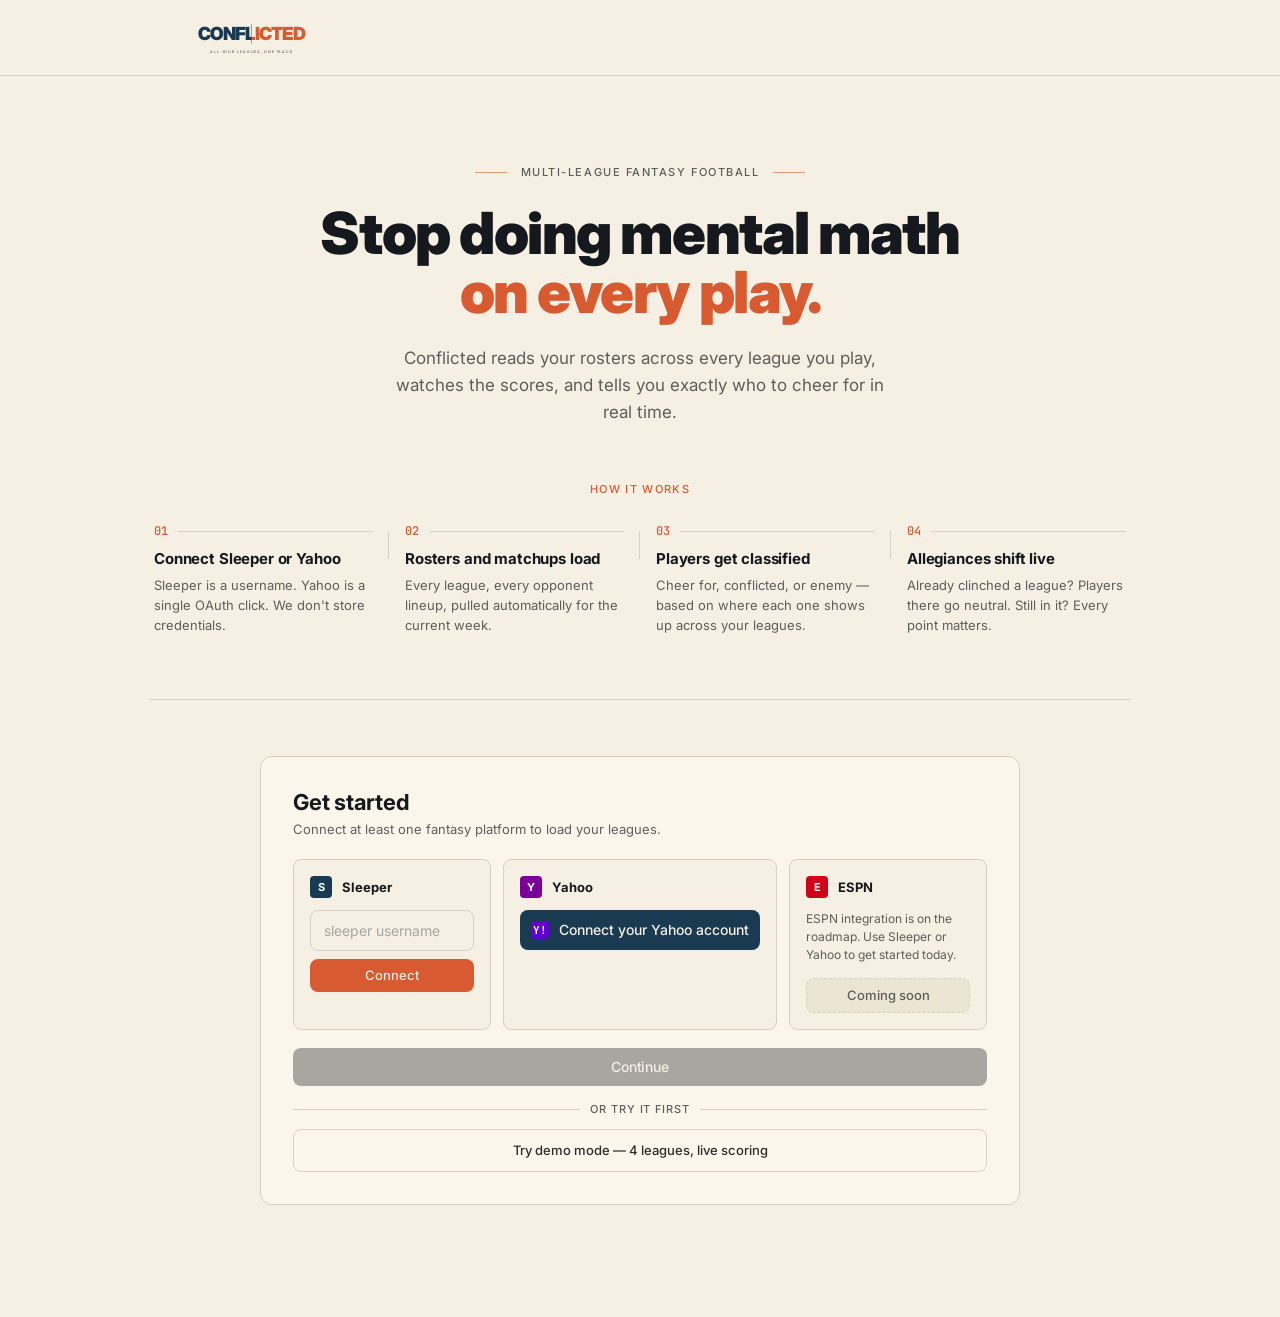
==== commit 913693eb: "Add files via upload" ====
--- a/index2.html
+++ b/index2.html
@@ -89,7 +89,8 @@
       height: 100%; display: flex; align-items: center; justify-content: space-between; gap: 16px;
     }
     .site-header__brand { display: flex; align-items: center; }
-    .site-header__brand img { display: block; height: 42px; width: auto; }
+    .site-header__brand img,
+    .site-header__brand svg { display: block; height: 42px; width: auto; aspect-ratio: 480 / 130; }
     .site-header__nav { display: flex; align-items: center; gap: 12px; flex-shrink: 0; }
     .site-header__week {
       font: 500 11px/1 var(--font-mono); color: var(--ink-500);
@@ -738,8 +739,24 @@
 <!-- ── Header ─────────────────────────────────────────────────── -->
 <header class="site-header">
   <div class="site-header__inner">
-    <a class="site-header__brand" href="/">
-      <img src="brand-kit/logo/conflicted-wordmark-color.svg" alt="Conflicted" />
+    <a class="site-header__brand" href="/" aria-label="Conflicted — home">
+      <svg xmlns="http://www.w3.org/2000/svg" width="480" height="130" viewBox="0 0 480 130" preserveAspectRatio="xMidYMid meet" role="img" aria-labelledby="brandTitle brandDesc">
+        <title id="brandTitle">Conflicted</title>
+        <desc id="brandDesc">The Conflicted wordmark, bisected vertically with the left half in navy and the right half in coral, with the tagline "All your leagues, one place" below.</desc>
+        <defs>
+          <clipPath id="leftHalf"><rect x="0" y="0" width="240" height="130"/></clipPath>
+          <clipPath id="rightHalf"><rect x="240" y="0" width="240" height="130"/></clipPath>
+        </defs>
+        <text x="240" y="70" text-anchor="middle"
+              style="font-family:'Inter',system-ui,-apple-system,sans-serif;font-weight:900;font-size:56px;letter-spacing:-0.04em;fill:var(--navy-700,#1A3A52);"
+              clip-path="url(#leftHalf)">CONFLICTED</text>
+        <text x="240" y="70" text-anchor="middle"
+              style="font-family:'Inter',system-ui,-apple-system,sans-serif;font-weight:900;font-size:56px;letter-spacing:-0.04em;fill:var(--coral-500,#D85A30);"
+              clip-path="url(#rightHalf)">CONFLICTED</text>
+        <line x1="240" y1="22" x2="240" y2="82" style="stroke:var(--ink-900,#15181C);stroke-width:1.2;"/>
+        <text x="240" y="110" text-anchor="middle"
+              style="font-family:'Inter',system-ui,-apple-system,sans-serif;font-weight:500;font-size:11px;letter-spacing:0.25em;fill:var(--ink-500,#5F5E5A);">ALL YOUR LEAGUES, ONE PLACE</text>
+      </svg>
     </a>
     <nav class="site-header__nav">
       <span class="last-refreshed" id="last-refreshed"></span>
